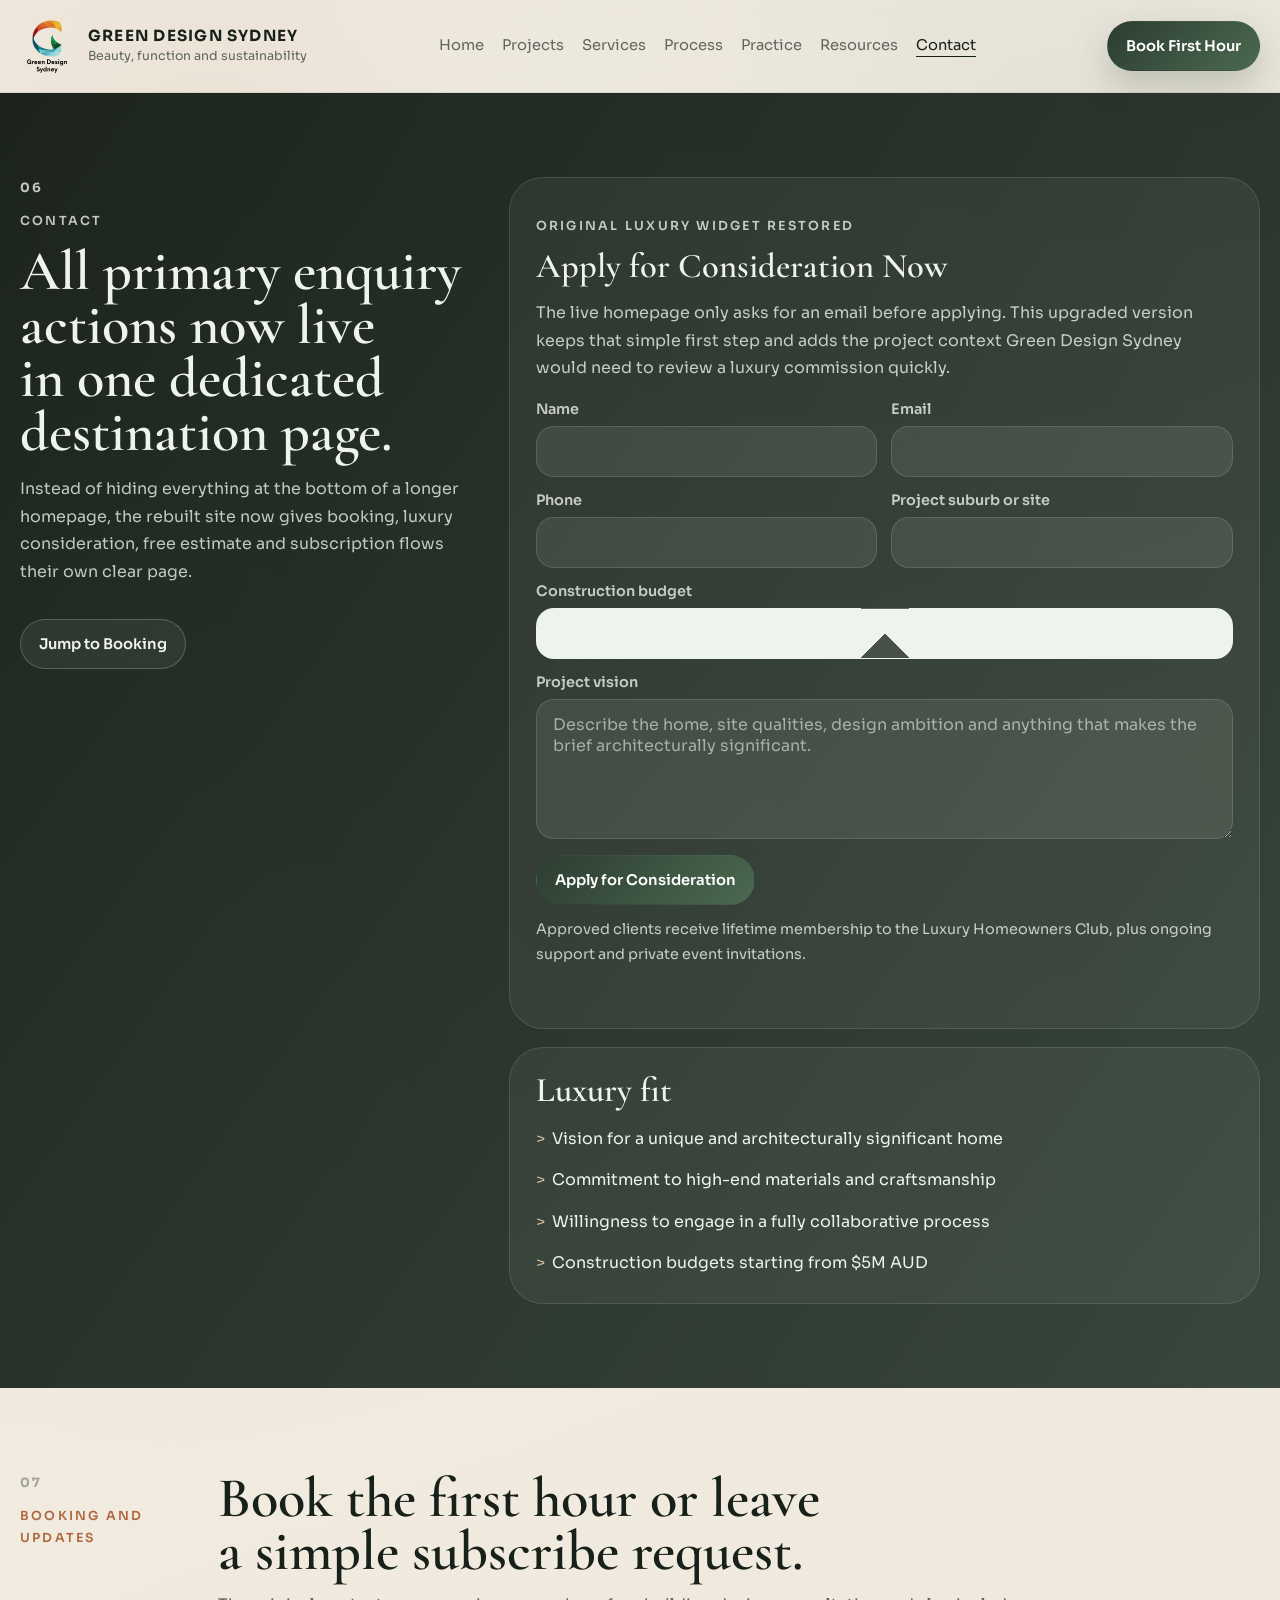
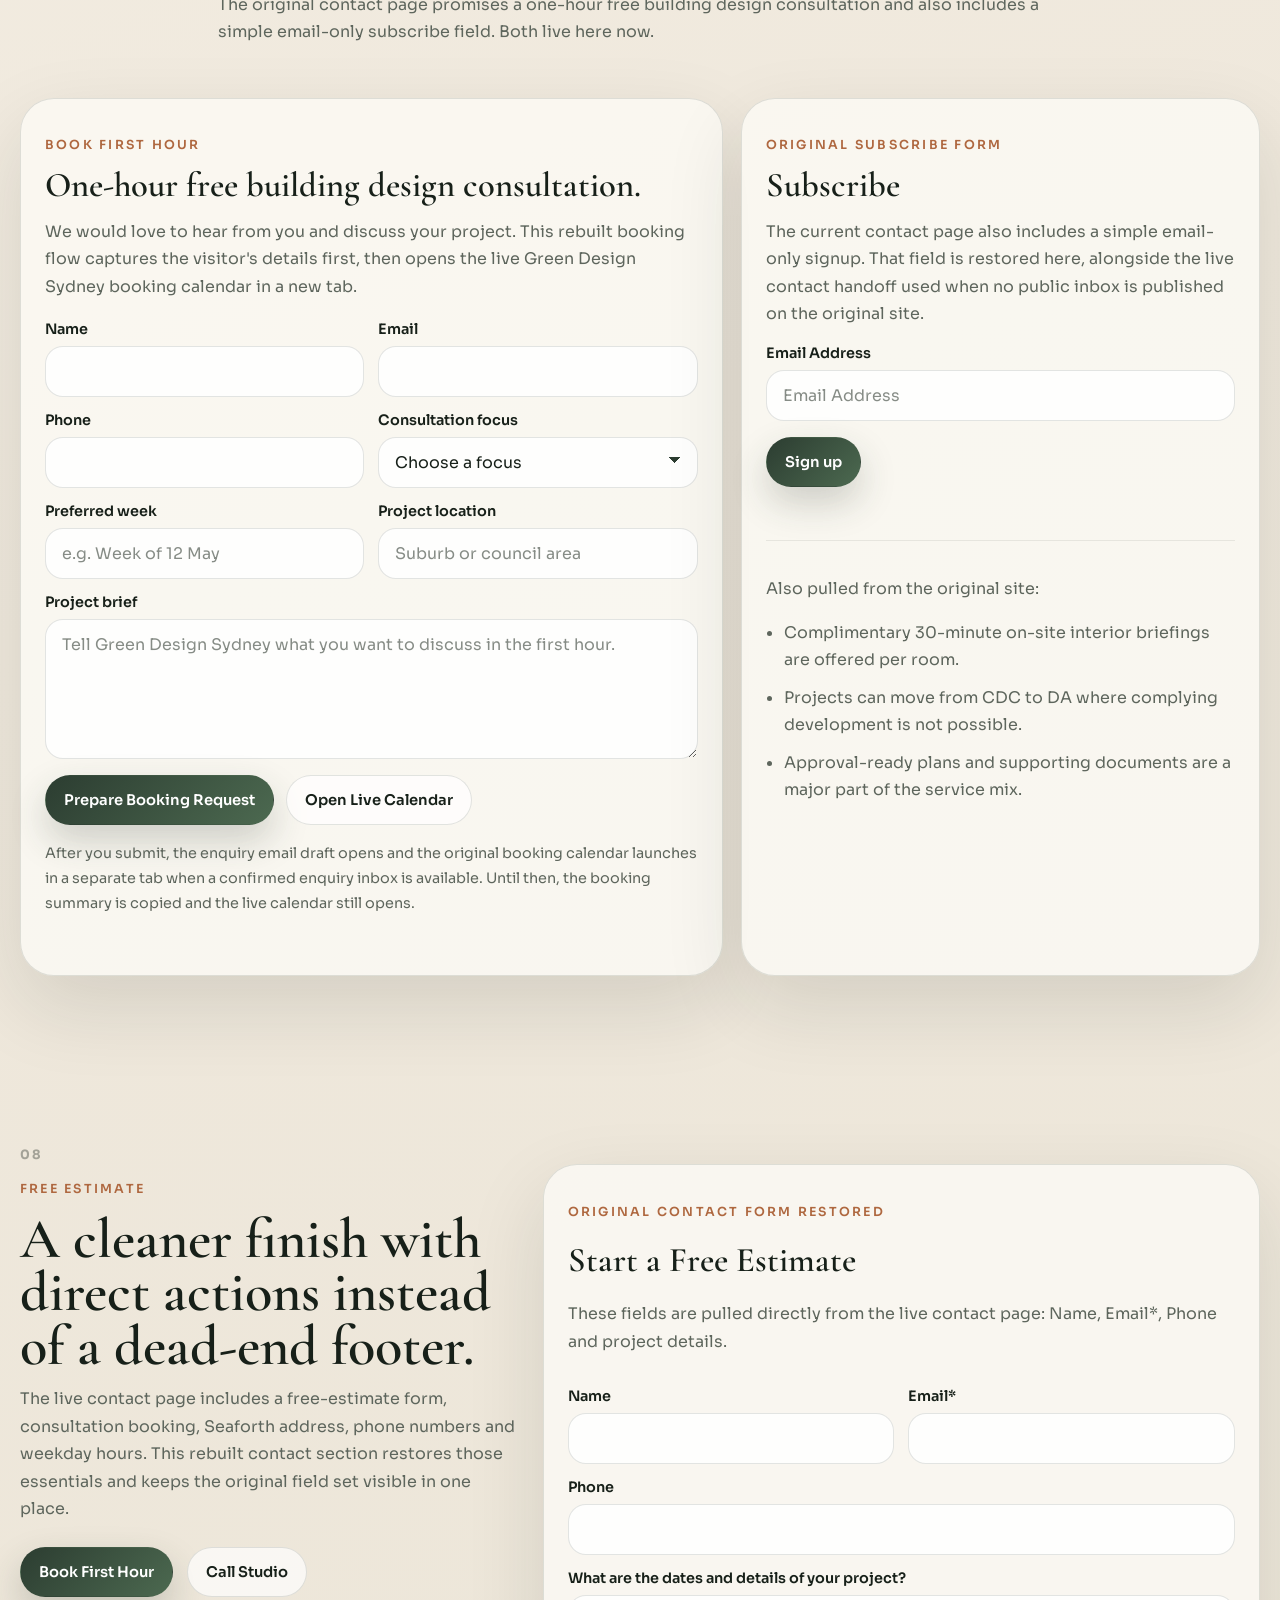
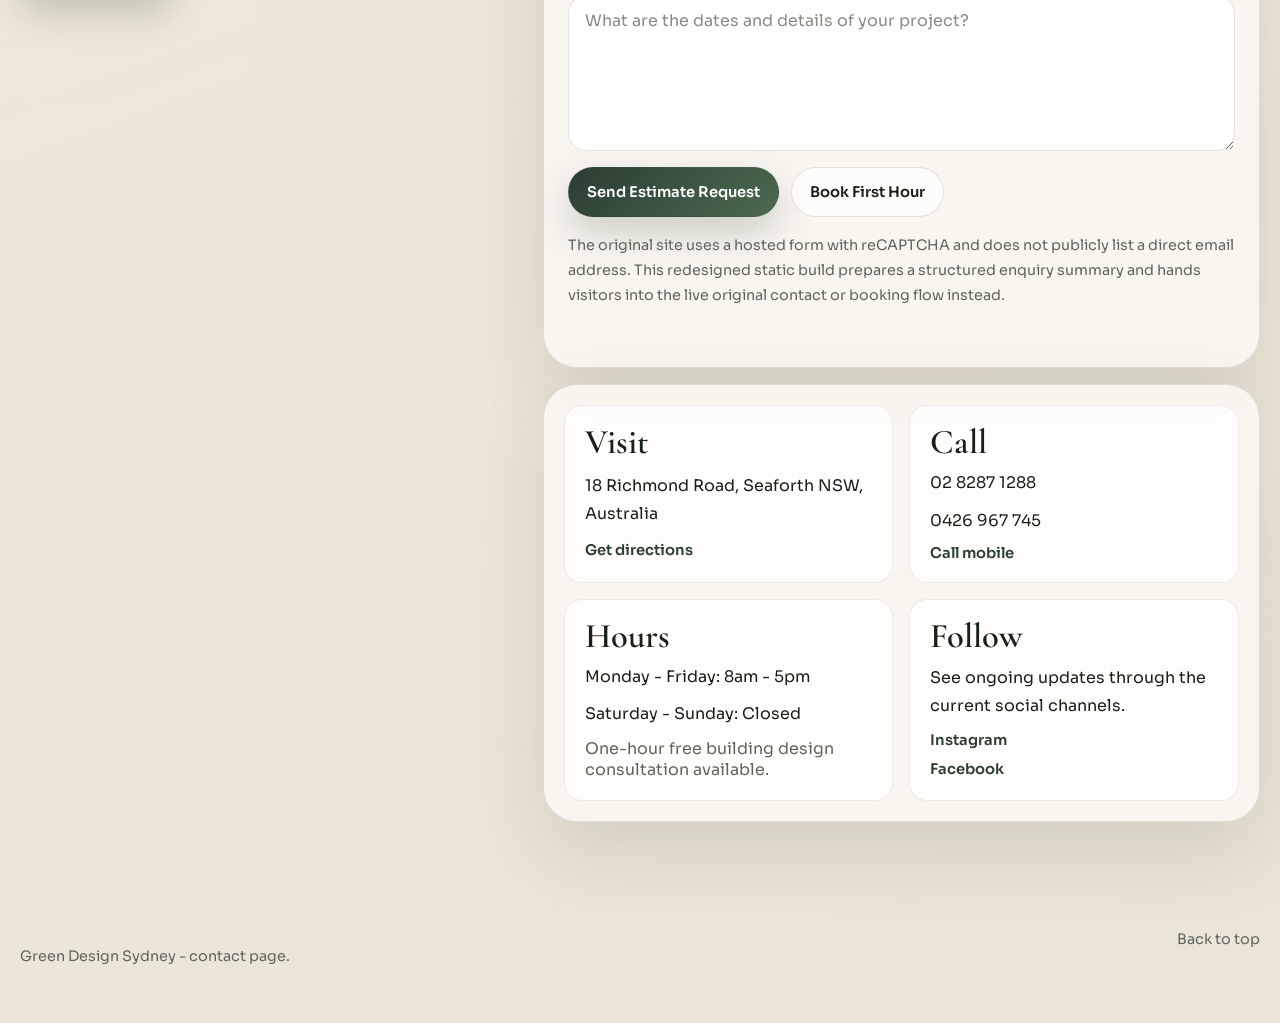
==== contact.html @ 3a19b9e4 "Mlulti-page viw" ====
<!DOCTYPE html>
<html lang="en">
  <head>
    <meta charset="UTF-8" />
    <meta name="viewport" content="width=device-width, initial-scale=1.0" />
    <title>Green Design Sydney | Contact</title>
    <meta
      name="description"
      content="Contact Green Design Sydney through the restored estimate, booking, subscribe and luxury consideration flows."
    />
    <link rel="preconnect" href="https://fonts.googleapis.com" />
    <link rel="preconnect" href="https://fonts.gstatic.com" crossorigin />
    <link
      href="https://fonts.googleapis.com/css2?family=Cormorant+Garamond:wght@500;600;700&family=Sora:wght@400;500;600;700&display=swap"
      rel="stylesheet"
    />
    <link rel="icon" href="./assets/originals/1e2317d9-5132-444b-93df-b23bd5818da6.png" />
    <link rel="stylesheet" href="./styles.css" />
  </head>
  <body data-page="contact">
    <div class="page-glow page-glow--one" aria-hidden="true"></div>
    <div class="page-glow page-glow--two" aria-hidden="true"></div>
    <div class="page-grid" aria-hidden="true"></div>

    <header class="site-header" data-header>
      <div class="wrap site-header__inner">
        <a class="brand" href="./index.html" aria-label="Green Design Sydney home">
          <img class="brand__mark" src="./assets/originals/blob-0001.png" alt="Green Design Sydney logo mark" />
          <span class="brand__text">
            <strong>Green Design Sydney</strong>
            <span>Beauty, function and sustainability</span>
          </span>
        </a>

        <button class="menu-toggle" type="button" aria-expanded="false" aria-controls="site-nav" data-menu-toggle>
          Menu
        </button>

        <nav class="site-nav" id="site-nav" data-nav>
          <a href="./index.html" data-nav-page="home">Home</a>
          <a href="./projects.html" data-nav-page="projects">Projects</a>
          <a href="./services.html" data-nav-page="services">Services</a>
          <a href="./process.html" data-nav-page="process">Process</a>
          <a href="./practice.html" data-nav-page="practice">Practice</a>
          <a href="./resources.html" data-nav-page="resources">Resources</a>
          <a href="./contact.html" data-nav-page="contact">Contact</a>
        </nav>

        <a class="button button--primary site-header__cta" href="./contact.html#booking">Book First Hour</a>
      </div>
    </header>

    <main>
      <section class="section section--accent" id="consideration">
        <div class="wrap luxury-layout">
          <div class="luxury-copy reveal">
            <p class="section-index">06</p>
            <p class="eyebrow">Contact</p>
            <h2>All primary enquiry actions now live in one dedicated destination page.</h2>
            <p>
              Instead of hiding everything at the bottom of a longer homepage, the rebuilt site now
              gives booking, luxury consideration, free estimate and subscription flows their own
              clear page.
            </p>
            <a class="button button--ghost" href="#booking">Jump to Booking</a>
          </div>

          <div class="luxury-panels reveal">
            <article class="luxury-card luxury-card--form">
              <p class="eyebrow">Original luxury widget restored</p>
              <h3>Apply for Consideration Now</h3>
              <p>
                The live homepage only asks for an email before applying. This upgraded version
                keeps that simple first step and adds the project context Green Design Sydney would
                need to review a luxury commission quickly.
              </p>
              <form class="enquiry-form enquiry-form--light" data-enquiry-form="consideration">
                <div class="form-grid form-grid--two">
                  <label class="field">
                    <span>Name</span>
                    <input type="text" name="name" autocomplete="name" required />
                  </label>
                  <label class="field">
                    <span>Email</span>
                    <input type="email" name="email" autocomplete="email" required />
                  </label>
                  <label class="field">
                    <span>Phone</span>
                    <input type="tel" name="phone" autocomplete="tel" />
                  </label>
                  <label class="field">
                    <span>Project suburb or site</span>
                    <input type="text" name="location" autocomplete="address-level2" required />
                  </label>
                  <label class="field field--full">
                    <span>Construction budget</span>
                    <select name="budget" required>
                      <option value="">Select a budget range</option>
                      <option value="$5M-$7M AUD">$5M-$7M AUD</option>
                      <option value="$7M-$10M AUD">$7M-$10M AUD</option>
                      <option value="$10M+ AUD">$10M+ AUD</option>
                    </select>
                  </label>
                  <label class="field field--full">
                    <span>Project vision</span>
                    <textarea
                      name="vision"
                      rows="5"
                      placeholder="Describe the home, site qualities, design ambition and anything that makes the brief architecturally significant."
                      required
                    ></textarea>
                  </label>
                </div>
                <div class="form-actions form-actions--stack">
                  <button class="button button--primary" type="submit">Apply for Consideration</button>
                  <p class="form-note">
                    Approved clients receive lifetime membership to the Luxury Homeowners Club,
                    plus ongoing support and private event invitations.
                  </p>
                </div>
                <p class="form-feedback" aria-live="polite"></p>
              </form>
            </article>

            <article class="luxury-card">
              <h3>Luxury fit</h3>
              <ul class="criteria-list">
                <li>Vision for a unique and architecturally significant home</li>
                <li>Commitment to high-end materials and craftsmanship</li>
                <li>Willingness to engage in a fully collaborative process</li>
                <li>Construction budgets starting from $5M AUD</li>
              </ul>
            </article>
          </div>
        </div>
      </section>

      <section class="section section--resources" id="booking">
        <div class="wrap resources-layout">
          <div class="section-heading reveal">
            <div>
              <p class="section-index">07</p>
              <p class="eyebrow">Booking and updates</p>
            </div>
            <div class="section-heading__content">
              <h2>Book the first hour or leave a simple subscribe request.</h2>
              <p>
                The original contact page promises a one-hour free building design consultation and
                also includes a simple email-only subscribe field. Both live here now.
              </p>
            </div>
          </div>

          <div class="resource-cta-grid">
            <article class="resource-panel reveal">
              <p class="eyebrow">Book first hour</p>
              <h3>One-hour free building design consultation.</h3>
              <p>
                We would love to hear from you and discuss your project. This rebuilt booking flow
                captures the visitor's details first, then opens the live Green Design Sydney
                booking calendar in a new tab.
              </p>
              <form class="enquiry-form" data-enquiry-form="booking">
                <div class="form-grid form-grid--two">
                  <label class="field">
                    <span>Name</span>
                    <input type="text" name="name" autocomplete="name" required />
                  </label>
                  <label class="field">
                    <span>Email</span>
                    <input type="email" name="email" autocomplete="email" required />
                  </label>
                  <label class="field">
                    <span>Phone</span>
                    <input type="tel" name="phone" autocomplete="tel" />
                  </label>
                  <label class="field">
                    <span>Consultation focus</span>
                    <select name="consultation" required>
                      <option value="">Choose a focus</option>
                      <option value="Building design">Building design</option>
                      <option value="Council approvals">Council approvals</option>
                      <option value="Interior design">Interior design</option>
                      <option value="Luxury home program">Luxury home program</option>
                    </select>
                  </label>
                  <label class="field">
                    <span>Preferred week</span>
                    <input type="text" name="preferredWeek" placeholder="e.g. Week of 12 May" />
                  </label>
                  <label class="field">
                    <span>Project location</span>
                    <input type="text" name="location" placeholder="Suburb or council area" />
                  </label>
                  <label class="field field--full">
                    <span>Project brief</span>
                    <textarea
                      name="brief"
                      rows="5"
                      placeholder="Tell Green Design Sydney what you want to discuss in the first hour."
                      required
                    ></textarea>
                  </label>
                </div>
                <div class="form-actions">
                  <button class="button button--primary" type="submit">Prepare Booking Request</button>
                  <a class="button button--ghost" data-booking-url href="#">Open Live Calendar</a>
                </div>
                <p class="form-note">
                  After you submit, the enquiry email draft opens and the original booking calendar
                  launches in a separate tab when a confirmed enquiry inbox is available. Until then,
                  the booking summary is copied and the live calendar still opens.
                </p>
                <p class="form-feedback" aria-live="polite"></p>
              </form>
            </article>

            <aside class="resource-panel resource-panel--subscribe reveal">
              <p class="eyebrow">Original subscribe form</p>
              <h3>Subscribe</h3>
              <p>
                The current contact page also includes a simple email-only signup. That field is
                restored here, alongside the live contact handoff used when no public inbox is
                published on the original site.
              </p>
              <form class="enquiry-form enquiry-form--compact" data-enquiry-form="subscribe">
                <label class="field">
                  <span>Email Address</span>
                  <input type="email" name="email" autocomplete="email" placeholder="Email Address" required />
                </label>
                <div class="form-actions">
                  <button class="button button--primary" type="submit">Sign up</button>
                </div>
                <p class="form-feedback" aria-live="polite"></p>
              </form>
              <div class="resource-note-list">
                <p>Also pulled from the original site:</p>
                <ul>
                  <li>Complimentary 30-minute on-site interior briefings are offered per room.</li>
                  <li>Projects can move from CDC to DA where complying development is not possible.</li>
                  <li>Approval-ready plans and supporting documents are a major part of the service mix.</li>
                </ul>
              </div>
            </aside>
          </div>
        </div>
      </section>

      <section class="section section--contact" id="estimate">
        <div class="wrap contact-layout">
          <div class="contact-copy reveal">
            <p class="section-index">08</p>
            <p class="eyebrow">Free estimate</p>
            <h2>A cleaner finish with direct actions instead of a dead-end footer.</h2>
            <p>
              The live contact page includes a free-estimate form, consultation booking, Seaforth
              address, phone numbers and weekday hours. This rebuilt contact section restores those
              essentials and keeps the original field set visible in one place.
            </p>

            <div class="contact-actions">
              <a class="button button--primary" href="#booking">Book First Hour</a>
              <a class="button button--ghost" href="tel:+61282871288">Call Studio</a>
            </div>
          </div>

          <div class="contact-stack">
            <form class="contact-form enquiry-form reveal" data-enquiry-form="contact">
              <div class="contact-form__heading">
                <p class="eyebrow">Original contact form restored</p>
                <h3>Start a Free Estimate</h3>
                <p>
                  These fields are pulled directly from the live contact page: Name, Email*, Phone
                  and project details.
                </p>
              </div>
              <div class="form-grid form-grid--two">
                <label class="field">
                  <span>Name</span>
                  <input type="text" name="name" autocomplete="name" required />
                </label>
                <label class="field">
                  <span>Email*</span>
                  <input type="email" name="email" autocomplete="email" required />
                </label>
                <label class="field field--full">
                  <span>Phone</span>
                  <input type="tel" name="phone" autocomplete="tel" />
                </label>
                <label class="field field--full">
                  <span>What are the dates and details of your project?</span>
                  <textarea
                    name="details"
                    rows="6"
                    placeholder="What are the dates and details of your project?"
                    required
                  ></textarea>
                </label>
              </div>
              <div class="form-actions">
                <button class="button button--primary" type="submit">Send Estimate Request</button>
                <a class="button button--ghost" href="#booking">Book First Hour</a>
              </div>
              <p class="form-note">
                The original site uses a hosted form with reCAPTCHA and does not publicly list a
                direct email address. This redesigned static build prepares a structured enquiry
                summary and hands visitors into the live original contact or booking flow instead.
              </p>
              <p class="form-feedback" aria-live="polite"></p>
            </form>

            <div class="contact-cards reveal">
              <article class="contact-card">
                <h3>Visit</h3>
                <p>18 Richmond Road, Seaforth NSW, Australia</p>
                <a
                  href="https://www.google.com/maps/search/?api=1&amp;query=18+Richmond+Road+Seaforth+NSW+Australia"
                  target="_blank"
                  rel="noreferrer"
                >
                  Get directions
                </a>
              </article>
              <article class="contact-card">
                <h3>Call</h3>
                <p>02 8287 1288</p>
                <p>0426 967 745</p>
                <a href="tel:+61426967745">Call mobile</a>
              </article>
              <article class="contact-card">
                <h3>Hours</h3>
                <p>Monday - Friday: 8am - 5pm</p>
                <p>Saturday - Sunday: Closed</p>
                <span>One-hour free building design consultation available.</span>
              </article>
              <article class="contact-card">
                <h3>Follow</h3>
                <p>See ongoing updates through the current social channels.</p>
                <a href="https://www.instagram.com/greendesignsydney" target="_blank" rel="noreferrer">
                  Instagram
                </a>
                <a href="https://www.facebook.com/100354171320674" target="_blank" rel="noreferrer">
                  Facebook
                </a>
              </article>
            </div>
          </div>
        </div>
      </section>
    </main>

    <footer class="site-footer">
      <div class="wrap site-footer__inner">
        <p>Green Design Sydney - contact page.</p>
        <a href="#top">Back to top</a>
      </div>
    </footer>

    <script src="./content.js"></script>
    <script src="./script.js"></script>
  </body>
</html>
---- styles.css ----
:root {
  --bg: #f1ede3;
  --bg-soft: #e5e0d3;
  --surface: rgba(251, 249, 243, 0.88);
  --surface-strong: #faf7ef;
  --surface-dark: #20251f;
  --text: #172019;
  --muted: #5e665d;
  --line: rgba(23, 32, 25, 0.12);
  --line-strong: rgba(23, 32, 25, 0.22);
  --olive: #4c6950;
  --forest: #2c3d31;
  --clay: #af6840;
  --sand: #d5c3a3;
  --shadow: 0 30px 80px rgba(25, 31, 26, 0.12);
  --radius-xl: 34px;
  --radius-lg: 26px;
  --radius-md: 18px;
  --radius-sm: 12px;
  --wrap: min(1240px, calc(100% - 36px));
  --header-height: 92px;
}

*,
*::before,
*::after {
  box-sizing: border-box;
}

html {
  scroll-behavior: smooth;
  scroll-padding-top: 108px;
}

body {
  margin: 0;
  min-height: 100vh;
  color: var(--text);
  font-family: "Sora", sans-serif;
  background:
    radial-gradient(circle at top left, rgba(175, 104, 64, 0.16), transparent 34%),
    radial-gradient(circle at top right, rgba(76, 105, 80, 0.16), transparent 32%),
    linear-gradient(160deg, #f6f1e7 0%, #efe8dc 48%, #ebe5d7 100%);
}

body.nav-open {
  overflow: hidden;
}

img {
  display: block;
  max-width: 100%;
}

a {
  color: inherit;
  text-decoration: none;
}

button,
input,
select,
textarea {
  font: inherit;
}

.page-glow,
.page-grid {
  pointer-events: none;
  position: fixed;
  inset: 0;
}

.page-glow {
  z-index: -2;
}

.page-glow--one {
  background: radial-gradient(circle at 16% 18%, rgba(175, 104, 64, 0.18), transparent 22%);
}

.page-glow--two {
  background: radial-gradient(circle at 82% 14%, rgba(76, 105, 80, 0.18), transparent 26%);
}

.page-grid {
  z-index: -1;
  opacity: 0.3;
  background-image:
    linear-gradient(rgba(255, 255, 255, 0.55) 1px, transparent 1px),
    linear-gradient(90deg, rgba(255, 255, 255, 0.55) 1px, transparent 1px);
  background-size: 48px 48px;
  mask-image: linear-gradient(180deg, rgba(0, 0, 0, 0.48), transparent 78%);
}

.wrap {
  width: var(--wrap);
  margin: 0 auto;
}

.section {
  padding: 84px 0;
}

.site-header {
  position: sticky;
  top: 0;
  z-index: 30;
  backdrop-filter: blur(18px);
  background: rgba(241, 237, 227, 0.72);
  border-bottom: 1px solid rgba(23, 32, 25, 0.08);
}

.site-header__inner {
  display: grid;
  gap: 20px;
  align-items: center;
  min-height: var(--header-height);
  grid-template-columns: auto 1fr auto;
}

.brand {
  display: inline-flex;
  gap: 14px;
  align-items: center;
  min-width: 0;
}

.brand__mark {
  width: 54px;
  height: 54px;
  object-fit: contain;
}

.brand__text {
  display: grid;
  gap: 4px;
  min-width: 0;
}

.brand__text strong {
  font-size: 0.96rem;
  line-height: 1;
  letter-spacing: 0.08em;
  text-transform: uppercase;
}

.brand__text span {
  color: var(--muted);
  font-size: 0.78rem;
}

.site-nav {
  display: inline-flex;
  flex-wrap: wrap;
  gap: 12px 18px;
  justify-content: center;
}

.site-nav a {
  position: relative;
  color: var(--muted);
  font-size: 0.92rem;
  padding-bottom: 3px;
  transition: color 180ms ease;
}

.site-nav a::after {
  position: absolute;
  right: 0;
  bottom: 0;
  left: 0;
  height: 1px;
  background: currentColor;
  transform: scaleX(0);
  transform-origin: left;
  transition: transform 180ms ease;
  content: "";
}

.site-nav a:hover,
.site-nav a.is-current {
  color: var(--text);
}

.site-nav a:hover::after,
.site-nav a.is-current::after {
  transform: scaleX(1);
}

.menu-toggle {
  display: none;
  border: 1px solid var(--line);
  border-radius: 999px;
  background: rgba(255, 255, 255, 0.72);
  color: var(--text);
  padding: 10px 16px;
}

.button {
  display: inline-flex;
  align-items: center;
  justify-content: center;
  min-height: 50px;
  border-radius: 999px;
  border: 1px solid transparent;
  padding: 12px 18px;
  font-size: 0.92rem;
  font-weight: 600;
  transition:
    transform 180ms ease,
    box-shadow 180ms ease,
    background 180ms ease,
    border-color 180ms ease;
}

.button:hover {
  transform: translateY(-1px);
}

.button--primary {
  color: #fff;
  background: linear-gradient(135deg, var(--forest), var(--olive));
  box-shadow: 0 16px 36px rgba(44, 61, 49, 0.22);
}

.button--ghost {
  border-color: var(--line);
  background: rgba(255, 255, 255, 0.68);
}

.eyebrow,
.section-index,
.service-card__category,
.hero__panel-label,
.criteria-label {
  letter-spacing: 0.18em;
  text-transform: uppercase;
}

.eyebrow {
  color: var(--clay);
  font-size: 0.78rem;
  font-weight: 600;
}

.section-index {
  margin: 0 0 10px;
  color: rgba(23, 32, 25, 0.35);
  font-size: 0.8rem;
  font-weight: 700;
}

h1,
h2,
h3 {
  margin: 0;
  font-family: "Cormorant Garamond", serif;
  font-weight: 600;
  line-height: 0.95;
  text-wrap: balance;
}

h1 {
  font-size: clamp(3.3rem, 7vw, 6.8rem);
  max-width: 12ch;
}

h2 {
  font-size: clamp(2.2rem, 4.4vw, 4.1rem);
}

h3 {
  font-size: clamp(1.5rem, 2.7vw, 2.2rem);
}

p,
li,
summary {
  line-height: 1.72;
}

.hero {
  padding-top: 46px;
}

.hero__layout {
  display: grid;
  gap: 34px;
  align-items: start;
  grid-template-columns: minmax(0, 1.3fr) minmax(340px, 0.9fr);
}

.hero__copy,
.hero__visual,
.filter-bar,
.archive-index,
.approval-panel,
.resource-highlight,
.contact-cards,
.practice-gallery__card {
  border: 1px solid var(--line);
  border-radius: var(--radius-xl);
  background: var(--surface);
  box-shadow: var(--shadow);
  backdrop-filter: blur(14px);
}

.hero__copy {
  padding: 38px;
}

.hero__lede {
  max-width: 64ch;
  margin-top: 18px;
  color: var(--muted);
  font-size: 1.03rem;
}

.hero__title {
  font-size: clamp(2.6rem, 5.2vw, 4.8rem);
  max-width: 11ch;
}

.hero__title-line,
.hero__title-rest {
  display: block;
}

.hero__title-line {
  white-space: nowrap;
}

.hero__actions {
  display: flex;
  flex-wrap: wrap;
  gap: 14px;
  margin-top: 26px;
}

.hero__metrics {
  display: grid;
  gap: 16px;
  margin-top: 34px;
  grid-template-columns: repeat(3, minmax(0, 1fr));
}

.metric-card {
  min-height: 100%;
  border-radius: var(--radius-md);
  background: rgba(255, 255, 255, 0.72);
  border: 1px solid rgba(23, 32, 25, 0.08);
  padding: 18px;
}

.metric-card span {
  display: block;
  margin-bottom: 12px;
  font-size: 1.45rem;
  font-weight: 700;
}

.metric-card p {
  margin: 0;
  color: var(--muted);
  font-size: 0.9rem;
}

.portal-grid {
  display: grid;
  gap: 18px;
  grid-template-columns: repeat(3, minmax(0, 1fr));
}

.portal-card {
  display: grid;
  gap: 14px;
  min-height: 100%;
  border: 1px solid var(--line);
  border-radius: var(--radius-xl);
  background: var(--surface);
  box-shadow: var(--shadow);
  padding: 24px;
}

.portal-card__index {
  color: rgba(23, 32, 25, 0.35);
  font-size: 0.8rem;
  font-weight: 700;
  letter-spacing: 0.16em;
  text-transform: uppercase;
}

.portal-card p {
  margin: 0;
  color: var(--muted);
}

.portal-card__link {
  margin-top: 6px;
}

.section-cta {
  display: flex;
  flex-wrap: wrap;
  gap: 14px;
  margin-top: 24px;
}

.hero__visual {
  overflow: hidden;
}

.hero__figure {
  aspect-ratio: 0.95;
  margin: 0;
}

.hero__figure img {
  width: 100%;
  height: 100%;
  object-fit: cover;
}

.hero__panel {
  display: grid;
  gap: 12px;
  padding: 28px;
  background: linear-gradient(180deg, rgba(250, 247, 239, 0.9), rgba(233, 226, 212, 0.78));
  border-top: 1px solid rgba(23, 32, 25, 0.08);
}

.hero__panel p {
  margin: 0;
  color: var(--muted);
}

.hero__panel-list {
  display: grid;
  gap: 10px;
  padding: 0;
  margin: 4px 0 0;
  list-style: none;
}

.hero__panel-list li {
  padding-left: 18px;
  position: relative;
}

.hero__panel-list li::before {
  position: absolute;
  left: 0;
  color: var(--clay);
  content: "+";
}

.ticker {
  overflow: hidden;
  border-block: 1px solid rgba(23, 32, 25, 0.08);
  background: rgba(255, 255, 255, 0.5);
}

.ticker__track {
  display: flex;
  gap: 18px;
  width: max-content;
  padding: 18px 0;
  animation: ticker-scroll 42s linear infinite;
}

.ticker__item {
  flex: 0 0 auto;
  color: var(--muted);
  font-size: 0.92rem;
  letter-spacing: 0.08em;
  text-transform: uppercase;
}

.ticker__item::after {
  display: inline-block;
  margin-left: 18px;
  color: rgba(23, 32, 25, 0.35);
  content: "/";
}

.section-heading {
  display: grid;
  gap: 18px;
  align-items: start;
  margin-bottom: 28px;
  grid-template-columns: minmax(120px, 180px) minmax(0, 1fr);
}

.section-heading__content p,
.archive-index__intro p,
.practice-copy > p:last-of-type,
.contact-copy p:last-of-type {
  margin: 12px 0 0;
  max-width: 70ch;
  color: var(--muted);
}

.filter-bar {
  display: flex;
  flex-wrap: wrap;
  gap: 10px;
  padding: 18px;
}

.filter-chip {
  border: 1px solid var(--line);
  border-radius: 999px;
  background: rgba(255, 255, 255, 0.72);
  color: var(--muted);
  padding: 10px 16px;
  transition:
    border-color 180ms ease,
    background 180ms ease,
    color 180ms ease,
    transform 180ms ease;
}

.filter-chip:hover,
.filter-chip.is-active {
  border-color: transparent;
  background: var(--forest);
  color: #fff;
  transform: translateY(-1px);
}

.project-grid {
  display: grid;
  gap: 18px;
  margin-top: 18px;
  grid-template-columns: repeat(12, minmax(0, 1fr));
}

.project-card {
  grid-column: span 4;
}

.project-card:nth-child(5n + 1) {
  grid-column: span 7;
}

.project-card:nth-child(5n + 2) {
  grid-column: span 5;
}

.project-card__button {
  width: 100%;
  padding: 0;
  border: 0;
  border-radius: var(--radius-xl);
  overflow: hidden;
  background: var(--surface);
  box-shadow: var(--shadow);
  text-align: left;
}

.project-card__media {
  aspect-ratio: 1.15;
  margin: 0;
  overflow: hidden;
}

.project-card__media img {
  width: 100%;
  height: 100%;
  object-fit: cover;
  transition: transform 400ms ease;
}

.project-card__button:hover .project-card__media img {
  transform: scale(1.04);
}

.project-card__body {
  padding: 18px 20px 22px;
}

.project-card__meta {
  display: flex;
  justify-content: space-between;
  gap: 12px;
  color: var(--muted);
  font-size: 0.8rem;
  letter-spacing: 0.12em;
  text-transform: uppercase;
}

.project-card__body h3 {
  margin-top: 14px;
}

.project-card__body p {
  margin: 10px 0 0;
  color: var(--muted);
}

.archive-index {
  display: grid;
  gap: 24px;
  margin-top: 28px;
  padding: 28px;
  grid-template-columns: minmax(0, 0.9fr) minmax(0, 1.1fr);
}

.archive-index__list {
  display: grid;
  gap: 10px 16px;
  padding: 0;
  margin: 0;
  list-style: none;
  grid-template-columns: repeat(2, minmax(0, 1fr));
}

.archive-index__list li {
  border-top: 1px solid rgba(23, 32, 25, 0.09);
  padding-top: 10px;
  color: var(--muted);
}

.section--accent {
  position: relative;
  color: #eff3ee;
}

.section--accent::before {
  position: absolute;
  inset: 0;
  background:
    linear-gradient(125deg, rgba(23, 32, 25, 0.98), rgba(46, 61, 50, 0.95)),
    radial-gradient(circle at top right, rgba(175, 104, 64, 0.32), transparent 35%);
  content: "";
}

.luxury-layout {
  position: relative;
  display: grid;
  gap: 28px;
  grid-template-columns: minmax(280px, 0.76fr) minmax(0, 1.24fr);
}

.luxury-copy,
.luxury-card {
  position: relative;
  z-index: 1;
}

.luxury-copy {
  padding-right: 14px;
}

.luxury-copy p,
.luxury-note,
.luxury-list span {
  color: rgba(239, 243, 238, 0.78);
}

.luxury-copy .button--ghost {
  margin-top: 18px;
  border-color: rgba(239, 243, 238, 0.22);
  background: rgba(255, 255, 255, 0.06);
}

.luxury-panels {
  position: relative;
  z-index: 1;
  display: grid;
  gap: 18px;
}

.luxury-card {
  border: 1px solid rgba(239, 243, 238, 0.12);
  border-radius: var(--radius-xl);
  background: rgba(255, 255, 255, 0.05);
  padding: 26px;
}

.luxury-list,
.criteria-list {
  display: grid;
  gap: 14px;
  padding: 0;
  margin: 18px 0 0;
  list-style: none;
}

.luxury-list strong {
  display: block;
  margin-bottom: 6px;
}

.criteria-grid {
  display: grid;
  gap: 18px;
  margin-top: 18px;
  grid-template-columns: repeat(2, minmax(0, 1fr));
}

.criteria-label {
  color: var(--sand);
  font-size: 0.76rem;
  font-weight: 700;
}

.criteria-list li {
  position: relative;
  padding-left: 16px;
}

.criteria-list li::before {
  position: absolute;
  left: 0;
  color: var(--sand);
  content: ">";
}

.service-grid {
  display: grid;
  gap: 18px;
  grid-template-columns: repeat(12, minmax(0, 1fr));
}

.service-card {
  grid-column: span 4;
  overflow: hidden;
  border: 1px solid var(--line);
  border-radius: var(--radius-xl);
  background: var(--surface);
  box-shadow: var(--shadow);
}

.service-card:nth-child(5n + 1),
.service-card:nth-child(5n + 4) {
  grid-column: span 6;
}

.service-card__media {
  aspect-ratio: 1.45;
  margin: 0;
}

.service-card__media img {
  width: 100%;
  height: 100%;
  object-fit: cover;
}

.service-card__copy {
  display: grid;
  gap: 10px;
  padding: 22px;
}

.service-card__category {
  color: var(--clay);
  font-size: 0.75rem;
  font-weight: 700;
}

.service-card__copy p:last-of-type {
  margin: 0;
  color: var(--muted);
}

.tag-list {
  display: flex;
  flex-wrap: wrap;
  gap: 10px;
  padding: 0;
  margin: 4px 0 0;
  list-style: none;
}

.tag-list li,
.project-dialog__tags li {
  border-radius: 999px;
  background: rgba(76, 105, 80, 0.1);
  color: var(--forest);
  padding: 8px 12px;
  font-size: 0.82rem;
}

.section--process {
  background: linear-gradient(180deg, rgba(255, 255, 255, 0.14), rgba(255, 255, 255, 0));
}

.process-layout,
.resources-layout,
.contact-layout {
  display: grid;
  gap: 24px;
}

.process-grid {
  display: grid;
  gap: 16px;
  grid-template-columns: repeat(5, minmax(0, 1fr));
}

.process-card {
  position: relative;
  border: 1px solid var(--line);
  border-radius: var(--radius-xl);
  background: rgba(255, 255, 255, 0.72);
  padding: 22px;
  overflow: hidden;
}

.process-card::before {
  position: absolute;
  inset: auto auto 0 0;
  width: 100%;
  height: 4px;
  background: linear-gradient(90deg, var(--clay), transparent);
  content: "";
}

.process-card__step {
  display: inline-flex;
  margin-bottom: 18px;
  color: rgba(23, 32, 25, 0.36);
  font-size: 2.2rem;
  font-weight: 700;
  line-height: 1;
}

.process-card p {
  margin: 12px 0 0;
  color: var(--muted);
}

.approval-panel {
  display: grid;
  overflow: hidden;
  grid-template-columns: minmax(250px, 0.66fr) minmax(0, 1fr);
}

.approval-panel__media {
  background: #e8ece6;
}

.approval-panel__media img {
  width: 100%;
  height: 100%;
  object-fit: cover;
}

.approval-panel__copy {
  display: grid;
  gap: 10px;
  padding: 28px;
}

.approval-panel__copy p,
.approval-panel__copy li,
.contact-card span {
  color: var(--muted);
}

.approval-panel__list {
  display: grid;
  gap: 12px;
  padding: 0;
  margin: 8px 0 0;
  list-style: none;
}

.approval-panel__list li {
  padding-left: 16px;
  position: relative;
}

.approval-panel__list li::before {
  position: absolute;
  left: 0;
  color: var(--clay);
  content: "+";
}

.practice-layout {
  display: grid;
  gap: 24px;
  grid-template-columns: minmax(0, 0.95fr) minmax(0, 1.05fr);
}

.practice-notes {
  display: grid;
  gap: 16px;
  margin-top: 24px;
}

.practice-notes article {
  border-left: 2px solid rgba(76, 105, 80, 0.2);
  padding-left: 16px;
}

.practice-notes p {
  margin: 8px 0 0;
  color: var(--muted);
}

.practice-gallery {
  display: grid;
  gap: 18px;
  grid-template-columns: repeat(2, minmax(0, 1fr));
}

.practice-gallery__card {
  overflow: hidden;
}

.practice-gallery__card--certificate,
.practice-gallery__card--approval {
  grid-column: span 2;
}

.practice-gallery__card img {
  width: 100%;
}

.practice-gallery__card figcaption {
  color: var(--muted);
  font-size: 0.84rem;
  padding: 16px 20px 20px;
}

.resource-highlight {
  display: grid;
  gap: 18px;
  align-items: center;
  padding: 24px;
  grid-template-columns: minmax(0, 1fr) auto;
}

.resource-highlight p:last-of-type {
  margin: 10px 0 0;
  color: var(--muted);
}

.resource-cta-grid {
  display: grid;
  gap: 18px;
  grid-template-columns: minmax(0, 1.15fr) minmax(320px, 0.85fr);
}

.resource-panel,
.contact-form {
  border: 1px solid var(--line);
  border-radius: var(--radius-xl);
  background: var(--surface);
  box-shadow: var(--shadow);
  padding: 24px;
}

.resource-panel p:last-of-type,
.contact-form__heading p:last-of-type {
  color: var(--muted);
}

.resource-note-list {
  margin-top: 18px;
  padding-top: 18px;
  border-top: 1px solid rgba(23, 32, 25, 0.08);
}

.resource-note-list p,
.resource-note-list li {
  color: var(--muted);
}

.resource-note-list ul {
  display: grid;
  gap: 10px;
  margin: 12px 0 0;
  padding-left: 18px;
}

.enquiry-form {
  display: grid;
  gap: 16px;
  margin-top: 20px;
}

.enquiry-form--compact {
  margin-top: 16px;
}

.form-grid {
  display: grid;
  gap: 14px;
}

.form-grid--two {
  grid-template-columns: repeat(2, minmax(0, 1fr));
}

.field {
  display: grid;
  gap: 8px;
}

.field--full {
  grid-column: 1 / -1;
}

.field span,
.form-note,
.form-feedback {
  font-size: 0.9rem;
}

.field span {
  font-weight: 600;
}

.field input,
.field select,
.field textarea {
  width: 100%;
  border: 1px solid rgba(23, 32, 25, 0.12);
  border-radius: 18px;
  background: rgba(255, 255, 255, 0.86);
  color: var(--text);
  padding: 14px 16px;
}

.field select {
  appearance: none;
  background-image:
    linear-gradient(45deg, transparent 50%, var(--forest) 50%),
    linear-gradient(135deg, var(--forest) 50%, transparent 50%);
  background-position:
    calc(100% - 22px) calc(50% - 3px),
    calc(100% - 16px) calc(50% - 3px);
  background-repeat: no-repeat;
  background-size: 6px 6px;
  padding-right: 40px;
}

.field textarea {
  min-height: 140px;
  resize: vertical;
}

.field input:focus,
.field select:focus,
.field textarea:focus {
  outline: 2px solid rgba(76, 105, 80, 0.18);
  border-color: rgba(76, 105, 80, 0.4);
}

.field input::placeholder,
.field textarea::placeholder {
  color: rgba(94, 102, 93, 0.75);
}

.form-actions {
  display: flex;
  flex-wrap: wrap;
  gap: 12px;
  align-items: center;
}

.form-actions--stack {
  align-items: start;
}

.form-note {
  margin: 0;
  color: var(--muted);
}

.form-feedback {
  min-height: 1.35em;
  margin: 0;
  color: var(--muted);
}

.form-feedback[data-state="success"] {
  color: var(--forest);
}

.contact-stack {
  display: grid;
  gap: 16px;
}

.contact-form__heading {
  display: grid;
  gap: 8px;
}

.faq-list {
  display: grid;
  gap: 14px;
}

.faq-item {
  border: 1px solid var(--line);
  border-radius: var(--radius-lg);
  background: rgba(255, 255, 255, 0.7);
  padding: 0 20px;
}

.faq-item summary {
  cursor: pointer;
  list-style: none;
  padding: 18px 0;
  font-weight: 600;
}

.faq-item summary::-webkit-details-marker {
  display: none;
}

.faq-item p {
  margin: 0;
  padding: 0 0 18px;
  color: var(--muted);
}

.contact-layout {
  grid-template-columns: minmax(0, 0.82fr) minmax(0, 1.18fr);
  align-items: start;
}

.contact-actions {
  display: flex;
  flex-wrap: wrap;
  gap: 14px;
  margin-top: 24px;
}

.contact-cards {
  display: grid;
  gap: 16px;
  padding: 20px;
  grid-template-columns: repeat(2, minmax(0, 1fr));
}

.contact-card {
  display: grid;
  gap: 10px;
  min-height: 100%;
  border-radius: var(--radius-md);
  background: rgba(255, 255, 255, 0.76);
  border: 1px solid rgba(23, 32, 25, 0.08);
  padding: 20px;
}

.contact-card p,
.contact-card a {
  margin: 0;
}

.contact-card a {
  color: var(--forest);
  font-size: 0.92rem;
  font-weight: 600;
}

.luxury-card--form .enquiry-form {
  margin-top: 18px;
}

.enquiry-form--light .field span,
.enquiry-form--light .form-note,
.luxury-card--form > p {
  color: rgba(239, 243, 238, 0.78);
}

.enquiry-form--light .field input,
.enquiry-form--light .field select,
.enquiry-form--light .field textarea {
  border-color: rgba(239, 243, 238, 0.14);
  background: rgba(255, 255, 255, 0.08);
  color: #eff3ee;
}

.enquiry-form--light .field input::placeholder,
.enquiry-form--light .field textarea::placeholder {
  color: rgba(239, 243, 238, 0.58);
}

.enquiry-form--light .field select {
  background-image:
    linear-gradient(45deg, transparent 50%, #eff3ee 50%),
    linear-gradient(135deg, #eff3ee 50%, transparent 50%);
}

.enquiry-form--light .form-feedback[data-state="success"] {
  color: #eff3ee;
}

.site-footer {
  padding: 24px 0 40px;
}

.site-footer__inner {
  display: flex;
  flex-wrap: wrap;
  justify-content: space-between;
  gap: 14px 24px;
  color: var(--muted);
  font-size: 0.9rem;
}

.project-dialog {
  width: min(980px, calc(100% - 24px));
  border: 0;
  padding: 0;
  border-radius: var(--radius-xl);
  background: transparent;
}

.project-dialog::backdrop {
  background: rgba(23, 32, 25, 0.54);
  backdrop-filter: blur(6px);
}

.project-dialog__shell {
  display: grid;
  overflow: hidden;
  position: relative;
  border: 1px solid rgba(255, 255, 255, 0.14);
  border-radius: var(--radius-xl);
  background: var(--surface-strong);
  box-shadow: 0 34px 84px rgba(23, 32, 25, 0.28);
  grid-template-columns: minmax(280px, 0.9fr) minmax(0, 1.1fr);
}

.project-dialog__close {
  position: absolute;
  top: 18px;
  right: 18px;
  z-index: 1;
  border: 1px solid rgba(255, 255, 255, 0.24);
  border-radius: 999px;
  background: rgba(23, 32, 25, 0.48);
  color: #fff;
  padding: 10px 14px;
}

.project-dialog__media {
  min-height: 100%;
  background: #d8d1c2;
}

.project-dialog__media img {
  width: 100%;
  height: 100%;
  object-fit: cover;
}

.project-dialog__content {
  display: grid;
  align-content: start;
  gap: 12px;
  padding: 34px;
}

.project-dialog__meta,
.project-dialog__content p {
  color: var(--muted);
}

.project-dialog__tags {
  display: flex;
  flex-wrap: wrap;
  gap: 10px;
  padding: 0;
  margin: 4px 0 0;
  list-style: none;
}

.project-dialog__actions {
  margin-top: 10px;
}

.reveal {
  opacity: 1;
  transform: none;
}

.reveal.is-visible {
  opacity: 1;
  transform: none;
}

@keyframes ticker-scroll {
  from {
    transform: translateX(0);
  }

  to {
    transform: translateX(-50%);
  }
}

@media (max-width: 1120px) {
  .hero__layout,
  .luxury-layout,
  .practice-layout,
  .contact-layout,
  .resource-cta-grid,
  .archive-index,
  .approval-panel {
    grid-template-columns: 1fr;
  }

  .hero__metrics,
  .process-grid,
  .contact-cards {
    grid-template-columns: repeat(2, minmax(0, 1fr));
  }

  .project-card,
  .project-card:nth-child(5n + 1),
  .project-card:nth-child(5n + 2),
  .service-card,
  .service-card:nth-child(5n + 1),
  .service-card:nth-child(5n + 4) {
    grid-column: span 6;
  }
}

@media (max-width: 900px) {
  .site-header__inner {
    grid-template-columns: auto auto;
    justify-content: space-between;
  }

  .menu-toggle {
    display: inline-flex;
    align-items: center;
    justify-content: center;
  }

  .site-header__cta {
    display: none;
  }

  .site-nav {
    position: fixed;
    inset: var(--header-height) 18px auto;
    display: grid;
    gap: 14px;
    border: 1px solid var(--line);
    border-radius: 24px;
    background: rgba(250, 247, 239, 0.96);
    box-shadow: var(--shadow);
    padding: 22px;
    transform: translateY(-12px);
    opacity: 0;
    pointer-events: none;
    transition:
      opacity 180ms ease,
      transform 180ms ease;
  }

  .site-nav.is-open {
    transform: translateY(0);
    opacity: 1;
    pointer-events: auto;
  }

  .site-nav a {
    color: var(--text);
    font-size: 1.02rem;
  }

  .hero__metrics,
  .portal-grid,
  .criteria-grid,
  .form-grid--two,
  .resource-highlight,
  .archive-index__list,
  .project-dialog__shell {
    grid-template-columns: 1fr;
  }

  .section-heading {
    grid-template-columns: 1fr;
  }

  .process-grid,
  .practice-gallery,
  .contact-cards {
    grid-template-columns: 1fr;
  }

  .practice-gallery__card--certificate,
  .practice-gallery__card--approval {
    grid-column: span 1;
  }

  .project-card,
  .project-card:nth-child(5n + 1),
  .project-card:nth-child(5n + 2),
  .service-card,
  .service-card:nth-child(5n + 1),
  .service-card:nth-child(5n + 4) {
    grid-column: span 12;
  }
}

@media (max-width: 640px) {
  :root {
    --wrap: min(100% - 20px, 100%);
  }

  .section {
    padding: 64px 0;
  }

  .hero__copy,
  .hero__panel,
  .archive-index,
  .approval-panel__copy,
  .resource-panel,
  .contact-form,
  .resource-highlight,
  .contact-cards {
    padding: 20px;
  }

  .hero__metrics {
    grid-template-columns: 1fr;
  }

  .hero__title {
    font-size: clamp(2rem, 10vw, 2.8rem);
    max-width: 100%;
    line-height: 1.02;
  }

  .hero__title-line {
    white-space: normal;
  }

  .hero__lede {
    font-size: 0.95rem;
    max-width: 34ch;
  }

  .metric-card,
  .project-card__body,
  .service-card__copy,
  .process-card,
  .contact-card,
  .project-dialog__content {
    padding: 18px;
  }

  .brand__text span {
    display: none;
  }

  .site-footer__inner {
    flex-direction: column;
  }
}

@media (prefers-reduced-motion: reduce) {
  html {
    scroll-behavior: auto;
  }

  .ticker__track,
  .reveal,
  .button,
  .filter-chip,
  .project-card__media img {
    animation: none !important;
    transition: none !important;
  }

  .reveal {
    opacity: 1;
    transform: none;
  }
}
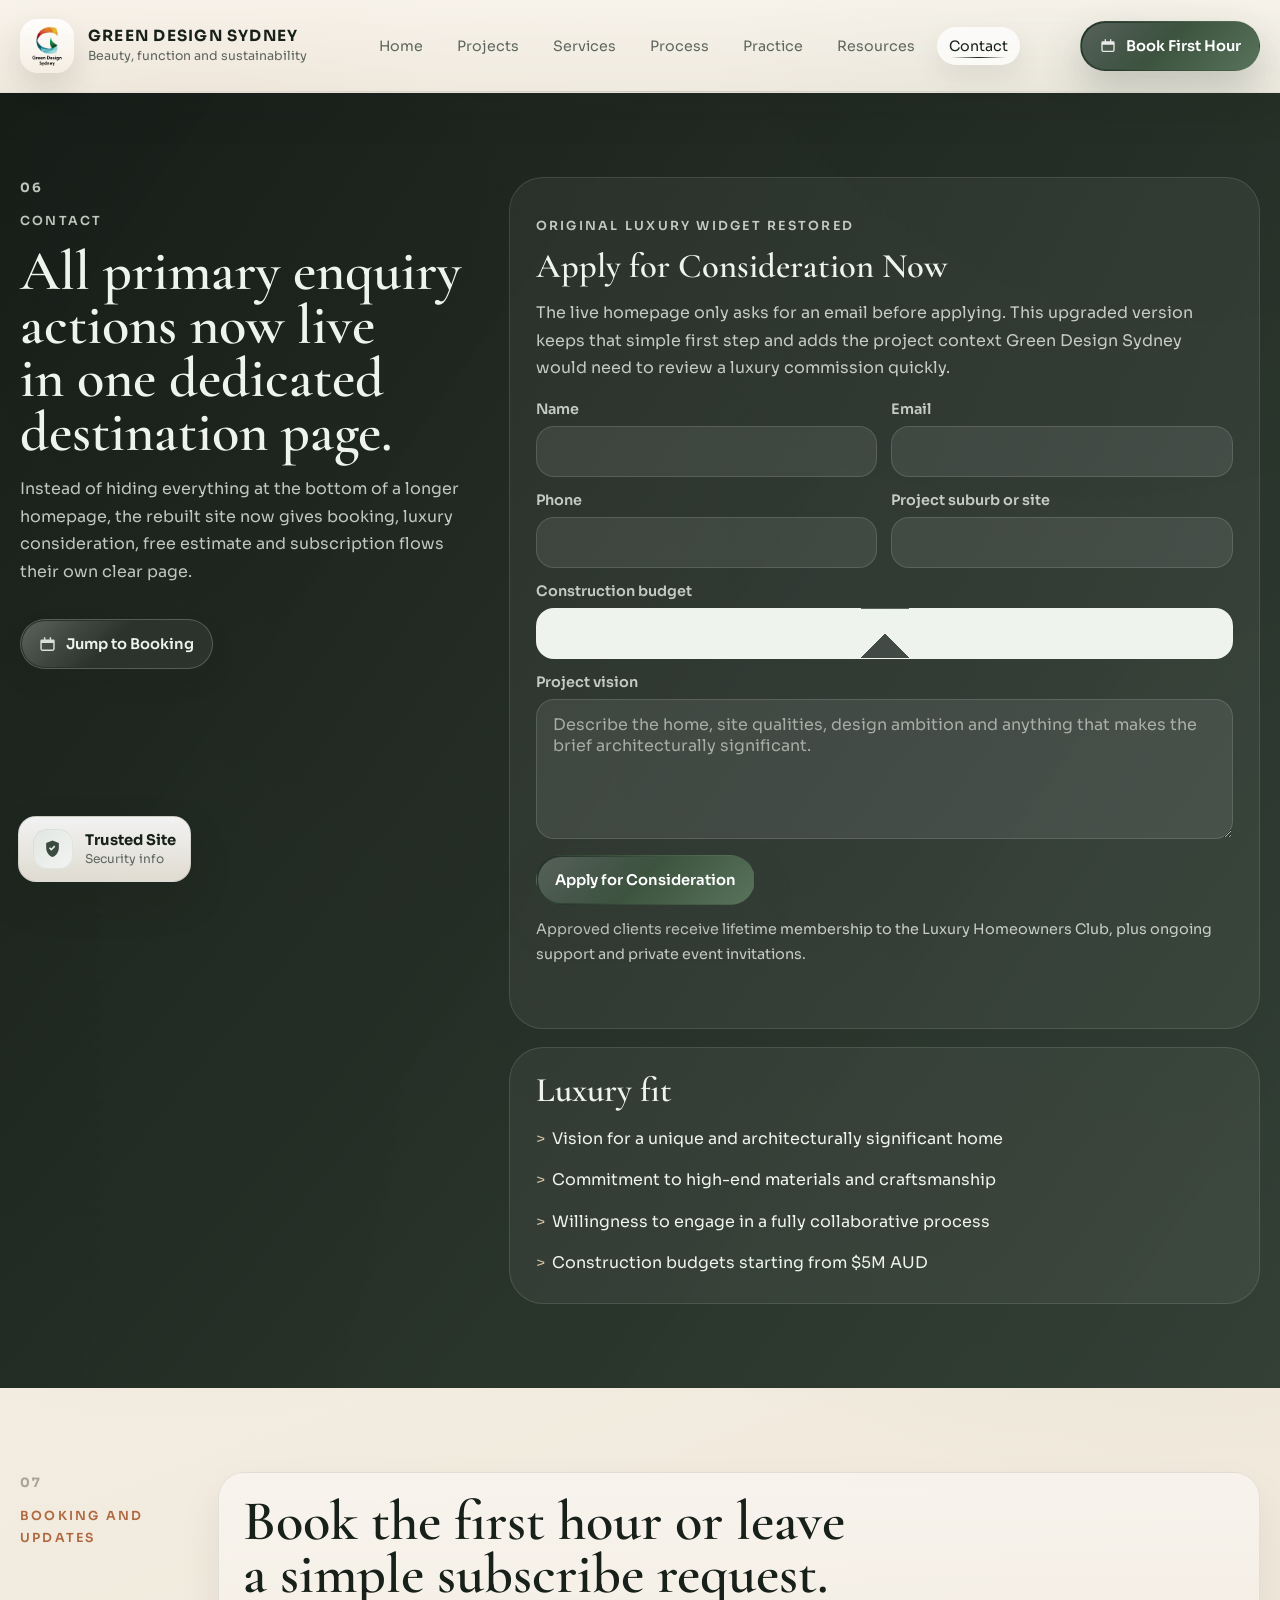
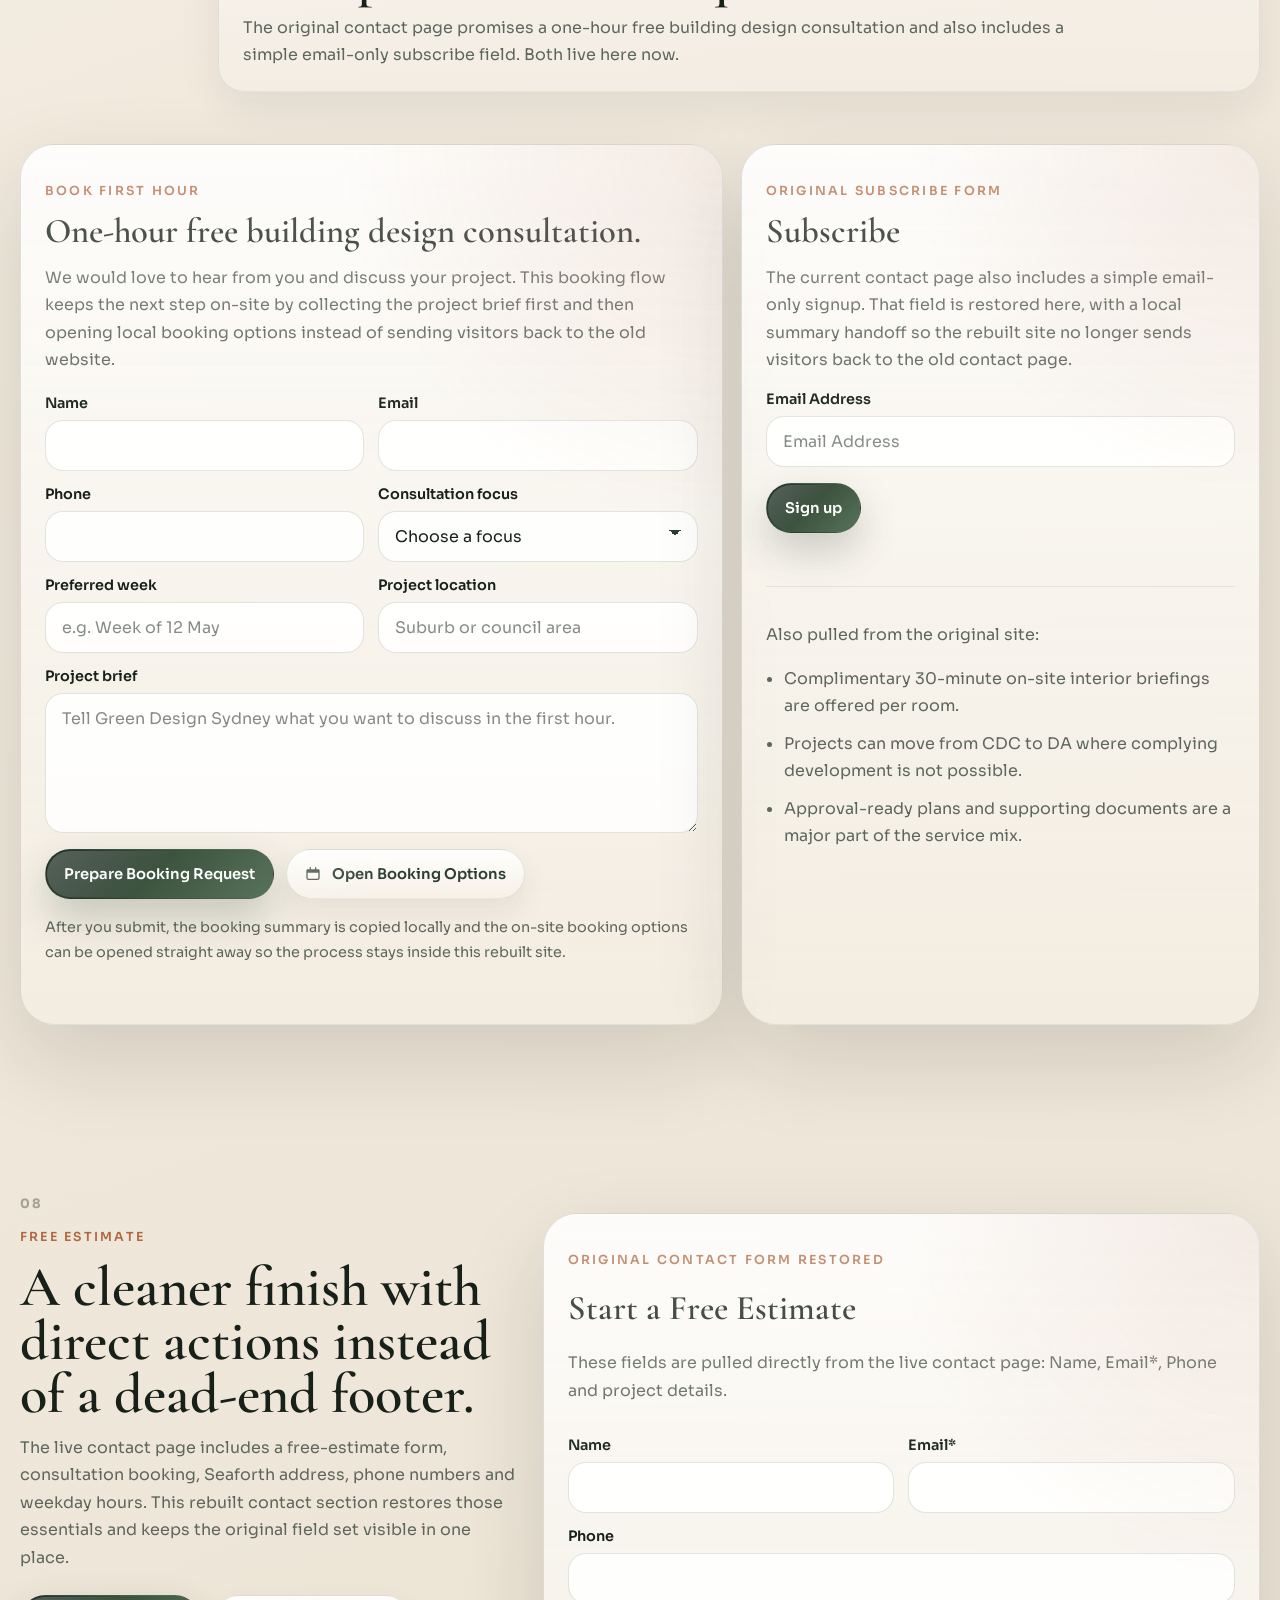
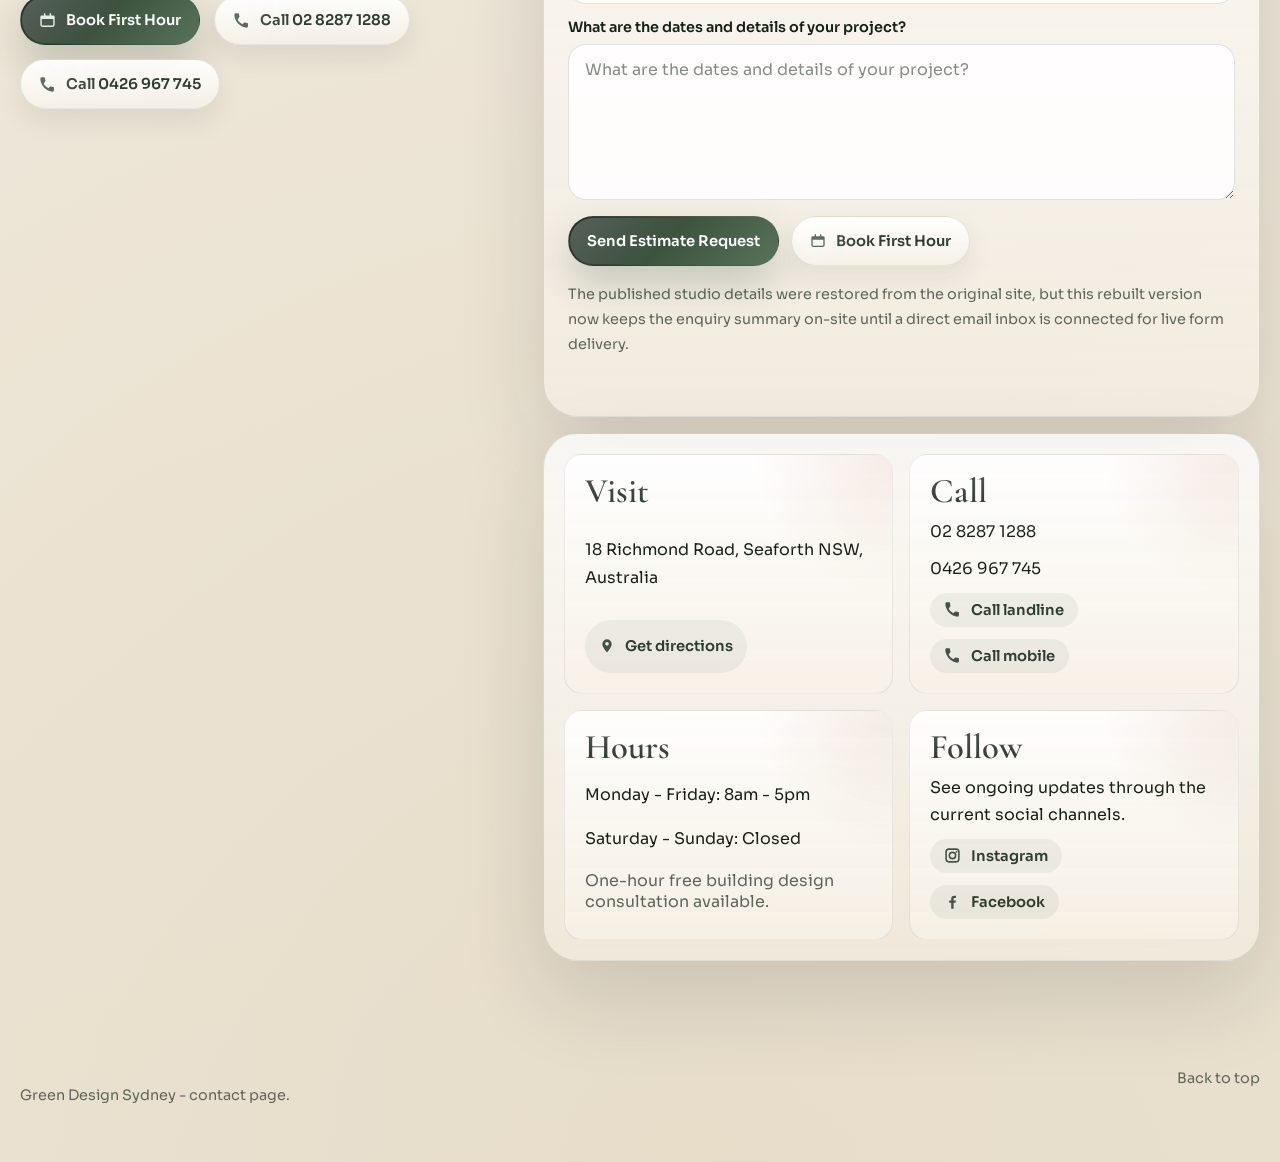
==== commit c87c3dd7: "Fix minor errors" ====
--- a/contact.html
+++ b/contact.html
@@ -156,9 +156,9 @@
               <p class="eyebrow">Book first hour</p>
               <h3>One-hour free building design consultation.</h3>
               <p>
-                We would love to hear from you and discuss your project. This rebuilt booking flow
-                captures the visitor's details first, then opens the live Green Design Sydney
-                booking calendar in a new tab.
+                We would love to hear from you and discuss your project. This booking flow keeps
+                the next step on-site by collecting the project brief first and then opening local
+                booking options instead of sending visitors back to the old website.
               </p>
               <form class="enquiry-form" data-enquiry-form="booking">
                 <div class="form-grid form-grid--two">
@@ -204,12 +204,13 @@
                 </div>
                 <div class="form-actions">
                   <button class="button button--primary" type="submit">Prepare Booking Request</button>
-                  <a class="button button--ghost" data-booking-url href="#">Open Live Calendar</a>
+                  <a class="button button--ghost" data-booking-sheet-toggle href="#booking-options">
+                    Open Booking Options
+                  </a>
                 </div>
                 <p class="form-note">
-                  After you submit, the enquiry email draft opens and the original booking calendar
-                  launches in a separate tab when a confirmed enquiry inbox is available. Until then,
-                  the booking summary is copied and the live calendar still opens.
+                  After you submit, the booking summary is copied locally and the on-site booking
+                  options can be opened straight away so the process stays inside this rebuilt site.
                 </p>
                 <p class="form-feedback" aria-live="polite"></p>
               </form>
@@ -220,8 +221,8 @@
               <h3>Subscribe</h3>
               <p>
                 The current contact page also includes a simple email-only signup. That field is
-                restored here, alongside the live contact handoff used when no public inbox is
-                published on the original site.
+                restored here, with a local summary handoff so the rebuilt site no longer sends
+                visitors back to the old contact page.
               </p>
               <form class="enquiry-form enquiry-form--compact" data-enquiry-form="subscribe">
                 <label class="field">
@@ -260,7 +261,8 @@
 
             <div class="contact-actions">
               <a class="button button--primary" href="#booking">Book First Hour</a>
-              <a class="button button--ghost" href="tel:+61282871288">Call Studio</a>
+              <a class="button button--ghost" href="tel:+61282871288">Call 02 8287 1288</a>
+              <a class="button button--ghost" href="tel:+61426967745">Call 0426 967 745</a>
             </div>
           </div>
 
@@ -302,9 +304,9 @@
                 <a class="button button--ghost" href="#booking">Book First Hour</a>
               </div>
               <p class="form-note">
-                The original site uses a hosted form with reCAPTCHA and does not publicly list a
-                direct email address. This redesigned static build prepares a structured enquiry
-                summary and hands visitors into the live original contact or booking flow instead.
+                The published studio details were restored from the original site, but this rebuilt
+                version now keeps the enquiry summary on-site until a direct email inbox is
+                connected for live form delivery.
               </p>
               <p class="form-feedback" aria-live="polite"></p>
             </form>
@@ -325,7 +327,10 @@
                 <h3>Call</h3>
                 <p>02 8287 1288</p>
                 <p>0426 967 745</p>
-                <a href="tel:+61426967745">Call mobile</a>
+                <div class="contact-card__actions">
+                  <a href="tel:+61282871288">Call landline</a>
+                  <a href="tel:+61426967745">Call mobile</a>
+                </div>
               </article>
               <article class="contact-card">
                 <h3>Hours</h3>
@@ -349,6 +354,29 @@
       </section>
     </main>
 
+    <dialog class="site-sheet" data-booking-sheet aria-labelledby="booking-sheet-title">
+      <div class="site-sheet__panel" id="booking-options">
+        <button class="site-sheet__close" type="button" aria-label="Close booking options" data-sheet-close>
+          Close
+        </button>
+        <p class="eyebrow">Book First Hour</p>
+        <h3 id="booking-sheet-title">Choose the best way to confirm your consultation.</h3>
+        <p>
+          Share your preferred week and project brief in the booking form, then use either studio
+          line below during business hours to confirm the most suitable time.
+        </p>
+        <div class="site-sheet__actions">
+          <a class="button button--primary" href="tel:+61282871288">Call 02 8287 1288</a>
+          <a class="button button--ghost" href="tel:+61426967745">Call 0426 967 745</a>
+        </div>
+        <ul class="site-sheet__list">
+          <li>Monday - Friday: 8am - 5pm</li>
+          <li>18 Richmond Road, Seaforth NSW, Australia</li>
+          <li>Use the booking form above first so your summary is ready while you call.</li>
+        </ul>
+      </div>
+    </dialog>
+
     <footer class="site-footer">
       <div class="wrap site-footer__inner">
         <p>Green Design Sydney - contact page.</p>
--- a/styles.css
+++ b/styles.css
@@ -2,6 +2,8 @@
   --bg: #f1ede3;
   --bg-soft: #e5e0d3;
   --surface: rgba(251, 249, 243, 0.88);
+  --surface-raised: rgba(255, 255, 255, 0.84);
+  --surface-mist: rgba(255, 255, 255, 0.58);
   --surface-strong: #faf7ef;
   --surface-dark: #20251f;
   --text: #172019;
@@ -13,12 +15,20 @@
   --clay: #af6840;
   --sand: #d5c3a3;
   --shadow: 0 30px 80px rgba(25, 31, 26, 0.12);
+  --shadow-lg: 0 34px 88px rgba(25, 31, 26, 0.14);
+  --shadow-hover: 0 42px 110px rgba(25, 31, 26, 0.18);
   --radius-xl: 34px;
   --radius-lg: 26px;
   --radius-md: 18px;
   --radius-sm: 12px;
   --wrap: min(1240px, calc(100% - 36px));
   --header-height: 92px;
+  --icon-calendar: url("data:image/svg+xml,%3Csvg xmlns='http://www.w3.org/2000/svg' viewBox='0 0 24 24'%3E%3Cpath fill='black' d='M7 2h2v3H7V2Zm8 0h2v3h-2V2ZM4 5h16a2 2 0 0 1 2 2v11a3 3 0 0 1-3 3H5a3 3 0 0 1-3-3V7a2 2 0 0 1 2-2Zm0 5v8a1 1 0 0 0 1 1h14a1 1 0 0 0 1-1v-8H4Z'/%3E%3C/svg%3E");
+  --icon-phone: url("data:image/svg+xml,%3Csvg xmlns='http://www.w3.org/2000/svg' viewBox='0 0 24 24'%3E%3Cpath fill='black' d='M6.62 10.79a15.46 15.46 0 0 0 6.59 6.59l2.2-2.2a1 1 0 0 1 1-.24 11.38 11.38 0 0 0 3.58.57 1 1 0 0 1 1 1V20a2 2 0 0 1-2 2C10.85 22 2 13.15 2 4a2 2 0 0 1 2-2h3.49a1 1 0 0 1 1 1 11.38 11.38 0 0 0 .57 3.58 1 1 0 0 1-.24 1Z'/%3E%3C/svg%3E");
+  --icon-map: url("data:image/svg+xml,%3Csvg xmlns='http://www.w3.org/2000/svg' viewBox='0 0 24 24'%3E%3Cpath fill='black' d='M12 2a7 7 0 0 1 7 7c0 4.64-5.14 10.52-6.37 11.87a.83.83 0 0 1-1.26 0C10.14 19.52 5 13.64 5 9a7 7 0 0 1 7-7Zm0 9.5A2.5 2.5 0 1 0 12 6a2.5 2.5 0 0 0 0 5.5Z'/%3E%3C/svg%3E");
+  --icon-instagram: url("data:image/svg+xml,%3Csvg xmlns='http://www.w3.org/2000/svg' viewBox='0 0 24 24'%3E%3Cpath fill='black' d='M7 2h10a5 5 0 0 1 5 5v10a5 5 0 0 1-5 5H7a5 5 0 0 1-5-5V7a5 5 0 0 1 5-5Zm0 2.2A2.8 2.8 0 0 0 4.2 7v10A2.8 2.8 0 0 0 7 19.8h10a2.8 2.8 0 0 0 2.8-2.8V7A2.8 2.8 0 0 0 17 4.2Zm5 2.3A5.5 5.5 0 1 1 6.5 12 5.51 5.51 0 0 1 12 6.5Zm0 2.2a3.3 3.3 0 1 0 3.3 3.3A3.31 3.31 0 0 0 12 8.7Zm5.6-2.85a1.2 1.2 0 1 1-1.2 1.2 1.2 1.2 0 0 1 1.2-1.2Z'/%3E%3C/svg%3E");
+  --icon-facebook: url("data:image/svg+xml,%3Csvg xmlns='http://www.w3.org/2000/svg' viewBox='0 0 24 24'%3E%3Cpath fill='black' d='M13.5 22v-8.2h2.77l.42-3.21H13.5V8.53c0-.93.26-1.56 1.59-1.56h1.7V4.1a22.66 22.66 0 0 0-2.48-.13c-2.45 0-4.13 1.5-4.13 4.24v2.36H7.4v3.21h2.78V22Z'/%3E%3C/svg%3E");
+  --icon-shield: url("data:image/svg+xml,%3Csvg xmlns='http://www.w3.org/2000/svg' viewBox='0 0 24 24'%3E%3Cpath fill='black' d='M12 2 4 5v6c0 5.25 3.4 10.16 8 11.8 4.6-1.64 8-6.55 8-11.8V5Zm3.53 7.78-4.28 4.28a1 1 0 0 1-1.42 0l-2.36-2.36 1.42-1.42 1.65 1.66 3.57-3.58Z'/%3E%3C/svg%3E");
 }
 
 *,
@@ -38,9 +48,10 @@
   color: var(--text);
   font-family: "Sora", sans-serif;
   background:
-    radial-gradient(circle at top left, rgba(175, 104, 64, 0.16), transparent 34%),
-    radial-gradient(circle at top right, rgba(76, 105, 80, 0.16), transparent 32%),
-    linear-gradient(160deg, #f6f1e7 0%, #efe8dc 48%, #ebe5d7 100%);
+    radial-gradient(circle at 10% 8%, rgba(175, 104, 64, 0.18), transparent 26%),
+    radial-gradient(circle at 88% 12%, rgba(76, 105, 80, 0.18), transparent 24%),
+    radial-gradient(circle at 54% 100%, rgba(213, 195, 163, 0.22), transparent 30%),
+    linear-gradient(160deg, #f8f3e9 0%, #f0e8db 44%, #ebe3d3 100%);
 }
 
 body.nav-open {
@@ -107,13 +118,24 @@
   top: 0;
   z-index: 30;
   backdrop-filter: blur(18px);
-  background: rgba(241, 237, 227, 0.72);
+  background: linear-gradient(180deg, rgba(248, 244, 236, 0.9), rgba(241, 237, 227, 0.76));
   border-bottom: 1px solid rgba(23, 32, 25, 0.08);
+  box-shadow: 0 18px 42px rgba(25, 31, 26, 0.08);
+}
+
+.site-header::after {
+  position: absolute;
+  right: 0;
+  bottom: 0;
+  left: 0;
+  height: 1px;
+  background: linear-gradient(90deg, transparent, rgba(23, 32, 25, 0.16), transparent);
+  content: "";
 }
 
 .site-header__inner {
   display: grid;
-  gap: 20px;
+  gap: 14px;
   align-items: center;
   min-height: var(--header-height);
   grid-template-columns: auto 1fr auto;
@@ -130,6 +152,12 @@
   width: 54px;
   height: 54px;
   object-fit: contain;
+  border-radius: 18px;
+  background: linear-gradient(180deg, rgba(255, 255, 255, 0.88), rgba(245, 239, 228, 0.76));
+  box-shadow:
+    inset 0 1px 0 rgba(255, 255, 255, 0.72),
+    0 16px 32px rgba(25, 31, 26, 0.12);
+  padding: 7px;
 }
 
 .brand__text {
@@ -152,40 +180,49 @@
 
 .site-nav {
   display: inline-flex;
-  flex-wrap: wrap;
-  gap: 12px 18px;
+  flex-wrap: nowrap;
+  gap: 8px 10px;
   justify-content: center;
+  min-width: 0;
 }
 
 .site-nav a {
   position: relative;
   color: var(--muted);
-  font-size: 0.92rem;
-  padding-bottom: 3px;
-  transition: color 180ms ease;
+  font-size: 0.89rem;
+  border-radius: 999px;
+  padding: 10px 12px;
+  white-space: nowrap;
+  transition:
+    color 180ms ease,
+    background 180ms ease,
+    box-shadow 180ms ease;
 }
 
 .site-nav a::after {
   position: absolute;
-  right: 0;
-  bottom: 0;
-  left: 0;
+  inset: auto 14px 7px;
   height: 1px;
-  background: currentColor;
-  transform: scaleX(0);
-  transform-origin: left;
-  transition: transform 180ms ease;
+  background: linear-gradient(90deg, transparent, currentColor, transparent);
+  transform: scaleX(0.6);
+  opacity: 0;
+  transition:
+    transform 180ms ease,
+    opacity 180ms ease;
   content: "";
 }
 
 .site-nav a:hover,
 .site-nav a.is-current {
   color: var(--text);
+  background: rgba(255, 255, 255, 0.72);
+  box-shadow: 0 12px 28px rgba(25, 31, 26, 0.08);
 }
 
 .site-nav a:hover::after,
 .site-nav a.is-current::after {
   transform: scaleX(1);
+  opacity: 1;
 }
 
 .menu-toggle {
@@ -201,32 +238,62 @@
   display: inline-flex;
   align-items: center;
   justify-content: center;
+  gap: 10px;
   min-height: 50px;
+  position: relative;
   border-radius: 999px;
   border: 1px solid transparent;
   padding: 12px 18px;
   font-size: 0.92rem;
   font-weight: 600;
+  overflow: hidden;
   transition:
     transform 180ms ease,
     box-shadow 180ms ease,
     background 180ms ease,
-    border-color 180ms ease;
+    border-color 180ms ease,
+    color 180ms ease;
+}
+
+.button::after {
+  position: absolute;
+  inset: 1px;
+  border-radius: inherit;
+  background: linear-gradient(135deg, rgba(255, 255, 255, 0.24), transparent 48%);
+  pointer-events: none;
+  content: "";
 }
 
 .button:hover {
-  transform: translateY(-1px);
+  transform: translateY(-2px);
+}
+
+.button:focus-visible {
+  outline: none;
+  box-shadow:
+    0 0 0 4px rgba(76, 105, 80, 0.16),
+    0 18px 42px rgba(25, 31, 26, 0.16);
 }
 
 .button--primary {
   color: #fff;
-  background: linear-gradient(135deg, var(--forest), var(--olive));
-  box-shadow: 0 16px 36px rgba(44, 61, 49, 0.22);
+  background: linear-gradient(135deg, #223027 0%, #3f5641 52%, #58735b 100%);
+  box-shadow: 0 18px 40px rgba(44, 61, 49, 0.24);
 }
 
 .button--ghost {
-  border-color: var(--line);
-  background: rgba(255, 255, 255, 0.68);
+  color: var(--forest);
+  border-color: rgba(23, 32, 25, 0.1);
+  background: linear-gradient(180deg, rgba(255, 255, 255, 0.92), rgba(246, 241, 231, 0.82));
+  box-shadow: 0 12px 28px rgba(25, 31, 26, 0.08);
+}
+
+.button--ghost:hover {
+  border-color: rgba(175, 104, 64, 0.24);
+}
+
+.site-header__cta {
+  white-space: nowrap;
 }
 
 .eyebrow,
@@ -301,13 +368,76 @@
 .practice-gallery__card {
   border: 1px solid var(--line);
   border-radius: var(--radius-xl);
-  background: var(--surface);
-  box-shadow: var(--shadow);
+  background: linear-gradient(180deg, var(--surface-raised), rgba(246, 240, 228, 0.7));
+  box-shadow: var(--shadow-lg);
   backdrop-filter: blur(14px);
 }
 
+.hero__copy,
+.hero__visual,
+.portal-card,
+.project-card__button,
+.service-card,
+.resource-panel,
+.contact-form,
+.contact-card,
+.metric-card,
+.practice-gallery__card,
+.archive-index,
+.approval-panel,
+.resource-highlight,
+.faq-item {
+  position: relative;
+  overflow: hidden;
+  transition:
+    transform 220ms ease,
+    box-shadow 220ms ease,
+    border-color 220ms ease,
+    background 220ms ease;
+}
+
+.hero__copy::before,
+.hero__visual::before,
+.portal-card::before,
+.project-card__button::before,
+.service-card::before,
+.resource-panel::before,
+.contact-form::before,
+.contact-card::before,
+.metric-card::before,
+.practice-gallery__card::before,
+.archive-index::before,
+.approval-panel::before,
+.resource-highlight::before,
+.faq-item::before {
+  position: absolute;
+  inset: 0;
+  background:
+    radial-gradient(circle at top right, rgba(175, 104, 64, 0.12), transparent 34%),
+    linear-gradient(180deg, rgba(255, 255, 255, 0.32), transparent 34%);
+  pointer-events: none;
+  content: "";
+}
+
+.portal-card:hover,
+.project-card__button:hover,
+.service-card:hover,
+.resource-panel:hover,
+.contact-form:hover,
+.contact-card:hover,
+.metric-card:hover,
+.practice-gallery__card:hover,
+.archive-index:hover,
+.approval-panel:hover,
+.resource-highlight:hover,
+.faq-item:hover {
+  transform: translateY(-4px);
+  border-color: rgba(23, 32, 25, 0.16);
+  box-shadow: var(--shadow-hover);
+}
+
 .hero__copy {
-  padding: 38px;
+  padding: 42px;
 }
 
 .hero__lede {
@@ -318,13 +448,15 @@
 }
 
 .hero__title {
-  font-size: clamp(2.6rem, 5.2vw, 4.8rem);
-  max-width: 11ch;
+  font-size: clamp(2.2rem, 3.45vw, 3.25rem);
+  max-width: 100%;
 }
 
 .hero__title-line,
 .hero__title-rest {
   display: block;
+  max-width: none;
+  white-space: nowrap;
 }
 
 .hero__title-line {
@@ -348,7 +480,7 @@
 .metric-card {
   min-height: 100%;
   border-radius: var(--radius-md);
-  background: rgba(255, 255, 255, 0.72);
+  background: linear-gradient(180deg, rgba(255, 255, 255, 0.78), rgba(247, 241, 231, 0.68));
   border: 1px solid rgba(23, 32, 25, 0.08);
   padding: 18px;
 }
@@ -378,12 +510,15 @@
   min-height: 100%;
   border: 1px solid var(--line);
   border-radius: var(--radius-xl);
-  background: var(--surface);
-  box-shadow: var(--shadow);
-  padding: 24px;
+  background: linear-gradient(180deg, rgba(255, 255, 255, 0.84), rgba(245, 239, 228, 0.72));
+  box-shadow: var(--shadow-lg);
+  padding: 28px;
 }
 
 .portal-card__index {
+  display: inline-flex;
+  align-items: center;
+  gap: 10px;
   color: rgba(23, 32, 25, 0.35);
   font-size: 0.8rem;
   font-weight: 700;
@@ -391,6 +526,13 @@
   text-transform: uppercase;
 }
 
+.portal-card__index::before {
+  width: 34px;
+  height: 1px;
+  background: linear-gradient(90deg, var(--clay), transparent);
+  content: "";
+}
+
 .portal-card p {
   margin: 0;
   color: var(--muted);
@@ -426,7 +568,9 @@
   display: grid;
   gap: 12px;
   padding: 28px;
-  background: linear-gradient(180deg, rgba(250, 247, 239, 0.9), rgba(233, 226, 212, 0.78));
+  background:
+    linear-gradient(180deg, rgba(255, 252, 246, 0.92), rgba(237, 227, 208, 0.84)),
+    radial-gradient(circle at top right, rgba(175, 104, 64, 0.16), transparent 38%);
   border-top: 1px solid rgba(23, 32, 25, 0.08);
 }
 
@@ -458,7 +602,7 @@
 .ticker {
   overflow: hidden;
   border-block: 1px solid rgba(23, 32, 25, 0.08);
-  background: rgba(255, 255, 255, 0.5);
+  background: linear-gradient(90deg, rgba(255, 255, 255, 0.7), rgba(248, 244, 236, 0.48));
 }
 
 .ticker__track {
@@ -490,6 +634,14 @@
   align-items: start;
   margin-bottom: 28px;
   grid-template-columns: minmax(120px, 180px) minmax(0, 1fr);
+}
+
+.section-heading__content {
+  padding: 22px 24px;
+  border: 1px solid rgba(23, 32, 25, 0.08);
+  border-radius: var(--radius-lg);
+  background: linear-gradient(180deg, rgba(255, 255, 255, 0.46), rgba(255, 255, 255, 0.2));
+  box-shadow: 0 20px 44px rgba(25, 31, 26, 0.07);
 }
 
 .section-heading__content p,
@@ -631,8 +783,9 @@
   position: absolute;
   inset: 0;
   background:
-    linear-gradient(125deg, rgba(23, 32, 25, 0.98), rgba(46, 61, 50, 0.95)),
-    radial-gradient(circle at top right, rgba(175, 104, 64, 0.32), transparent 35%);
+    linear-gradient(125deg, rgba(18, 25, 20, 0.98), rgba(43, 57, 47, 0.96)),
+    radial-gradient(circle at top right, rgba(175, 104, 64, 0.34), transparent 32%),
+    radial-gradient(circle at bottom left, rgba(213, 195, 163, 0.12), transparent 28%);
   content: "";
 }
 
@@ -663,6 +816,7 @@
   margin-top: 18px;
   border-color: rgba(239, 243, 238, 0.22);
   background: rgba(255, 255, 255, 0.06);
+  color: #eff3ee;
 }
 
 .luxury-panels {
@@ -951,8 +1105,8 @@
 .contact-form {
   border: 1px solid var(--line);
   border-radius: var(--radius-xl);
-  background: var(--surface);
-  box-shadow: var(--shadow);
+  background: linear-gradient(180deg, rgba(255, 255, 255, 0.82), rgba(245, 239, 228, 0.7));
+  box-shadow: var(--shadow-lg);
   padding: 24px;
 }
 
@@ -1139,6 +1293,7 @@
   display: grid;
   gap: 16px;
   padding: 20px;
+  background: linear-gradient(180deg, rgba(255, 255, 255, 0.78), rgba(243, 236, 224, 0.7));
   grid-template-columns: repeat(2, minmax(0, 1fr));
 }
 
@@ -1147,7 +1302,7 @@
   gap: 10px;
   min-height: 100%;
   border-radius: var(--radius-md);
-  background: rgba(255, 255, 255, 0.76);
+  background: linear-gradient(180deg, rgba(255, 255, 255, 0.84), rgba(247, 241, 231, 0.72));
   border: 1px solid rgba(23, 32, 25, 0.08);
   padding: 20px;
 }
@@ -1161,6 +1316,227 @@
   color: var(--forest);
   font-size: 0.92rem;
   font-weight: 600;
+  display: inline-flex;
+  align-items: center;
+  gap: 10px;
+  width: fit-content;
+  padding: 8px 14px;
+  border-radius: 999px;
+  background: rgba(76, 105, 80, 0.08);
+  transition:
+    transform 180ms ease,
+    background 180ms ease,
+    color 180ms ease;
+}
+
+.contact-card a:hover {
+  background: rgba(76, 105, 80, 0.14);
+  transform: translateX(2px);
+}
+
+.contact-card a + a {
+  margin-top: 2px;
+}
+
+:where(.site-header__cta, a[href$="#booking"], [data-booking-sheet-toggle], a[href^="tel:"], a[href*="google.com/maps"], a[href*="instagram.com"], a[href*="facebook.com"]) {
+  align-items: center;
+  gap: 10px;
+}
+
+a[href$="#booking"],
+[data-booking-sheet-toggle],
+.site-header__cta {
+  --icon: var(--icon-calendar);
+}
+
+a[href^="tel:"] {
+  --icon: var(--icon-phone);
+}
+
+a[href*="google.com/maps"] {
+  --icon: var(--icon-map);
+}
+
+a[href*="instagram.com"] {
+  --icon: var(--icon-instagram);
+}
+
+a[href*="facebook.com"] {
+  --icon: var(--icon-facebook);
+}
+
+:where(.site-header__cta, a[href$="#booking"], [data-booking-sheet-toggle], a[href^="tel:"], a[href*="google.com/maps"], a[href*="instagram.com"], a[href*="facebook.com"])::before {
+  width: 1.05rem;
+  height: 1.05rem;
+  flex: 0 0 1.05rem;
+  background: currentColor;
+  opacity: 0.88;
+  -webkit-mask: var(--icon) center / contain no-repeat;
+  mask: var(--icon) center / contain no-repeat;
+  content: "";
+}
+
+.contact-card__actions {
+  display: grid;
+  gap: 10px;
+}
+
+.site-sheet {
+  width: min(560px, calc(100% - 24px));
+  border: 0;
+  padding: 0;
+  background: transparent;
+}
+
+.site-sheet::backdrop {
+  background: rgba(23, 32, 25, 0.48);
+  backdrop-filter: blur(6px);
+}
+
+.site-sheet__panel {
+  position: relative;
+  display: grid;
+  gap: 16px;
+  overflow: hidden;
+  border: 1px solid rgba(23, 32, 25, 0.08);
+  border-radius: var(--radius-xl);
+  background: linear-gradient(180deg, rgba(255, 255, 255, 0.94), rgba(245, 239, 228, 0.88));
+  box-shadow: var(--shadow-hover);
+  padding: 28px;
+}
+
+.site-sheet__close {
+  justify-self: end;
+  border: 1px solid rgba(23, 32, 25, 0.1);
+  border-radius: 999px;
+  background: rgba(255, 255, 255, 0.82);
+  color: var(--text);
+  cursor: pointer;
+  padding: 9px 14px;
+}
+
+.site-sheet__panel p {
+  margin: 0;
+  color: var(--muted);
+}
+
+.site-sheet__actions {
+  display: flex;
+  flex-wrap: wrap;
+  gap: 12px;
+}
+
+.site-sheet__list,
+.trust-widget__list {
+  display: grid;
+  gap: 12px;
+  padding: 0;
+  margin: 0;
+  list-style: none;
+}
+
+.site-sheet__list li,
+.trust-widget__list li {
+  position: relative;
+  padding-left: 18px;
+  color: var(--muted);
+}
+
+.site-sheet__list li::before,
+.trust-widget__list li::before {
+  position: absolute;
+  left: 0;
+  color: var(--clay);
+  content: "+";
+}
+
+.trust-widget {
+  position: fixed;
+  left: 18px;
+  bottom: 18px;
+  z-index: 45;
+  max-width: min(360px, calc(100vw - 36px));
+}
+
+.trust-widget__toggle {
+  display: inline-flex;
+  align-items: center;
+  gap: 12px;
+  border: 1px solid rgba(23, 32, 25, 0.1);
+  border-radius: 18px;
+  background: linear-gradient(180deg, rgba(255, 255, 255, 0.94), rgba(245, 239, 228, 0.9));
+  box-shadow: 0 18px 40px rgba(25, 31, 26, 0.16);
+  color: var(--text);
+  cursor: pointer;
+  padding: 12px 14px;
+}
+
+.trust-widget__icon {
+  width: 2.5rem;
+  height: 2.5rem;
+  flex: 0 0 2.5rem;
+  border-radius: 14px;
+  background:
+    linear-gradient(135deg, rgba(76, 105, 80, 0.16), rgba(76, 105, 80, 0.08)),
+    #fff;
+  box-shadow: inset 0 0 0 1px rgba(76, 105, 80, 0.08);
+}
+
+.trust-widget__icon::before {
+  display: block;
+  width: 100%;
+  height: 100%;
+  background: var(--forest);
+  opacity: 0.92;
+  -webkit-mask: var(--icon-shield) center / 1.2rem no-repeat;
+  mask: var(--icon-shield) center / 1.2rem no-repeat;
+  content: "";
+}
+
+.trust-widget__copy {
+  display: grid;
+  gap: 2px;
+  text-align: left;
+}
+
+.trust-widget__copy strong {
+  font-size: 0.92rem;
+}
+
+.trust-widget__copy small {
+  color: var(--muted);
+  font-size: 0.76rem;
+}
+
+.trust-widget__panel {
+  display: grid;
+  gap: 14px;
+  margin-top: 10px;
+  max-height: min(72vh, 540px);
+  overflow: auto;
+  border: 1px solid rgba(23, 32, 25, 0.1);
+  border-radius: 24px;
+  background: linear-gradient(180deg, rgba(255, 255, 255, 0.98), rgba(245, 239, 228, 0.94));
+  box-shadow: var(--shadow-hover);
+  padding: 20px;
+}
+
+.trust-widget__panel[hidden] {
+  display: none;
+}
+
+.trust-widget__panel p {
+  margin: 0;
+  color: var(--muted);
+}
+
+.trust-widget__close {
+  justify-self: end;
+  border: 0;
+  background: transparent;
+  color: var(--muted);
+  cursor: pointer;
+  padding: 0;
 }
 
 .luxury-card--form .enquiry-form {
@@ -1298,6 +1674,35 @@
 
   to {
     transform: translateX(-50%);
+  }
+}
+
+@media (max-width: 1180px) {
+  .site-header__inner {
+    gap: 10px;
+  }
+
+  .brand {
+    gap: 10px;
+  }
+
+  .brand__text span {
+    display: none;
+  }
+
+  .site-nav {
+    gap: 4px;
+  }
+
+  .site-nav a {
+    font-size: 0.82rem;
+    padding: 10px 9px;
+  }
+
+  .site-header__cta {
+    min-height: 46px;
+    padding: 11px 14px;
+    font-size: 0.84rem;
   }
 }
 
@@ -1410,7 +1815,7 @@
 
 @media (max-width: 640px) {
   :root {
-    --wrap: min(100% - 20px, 100%);
+    --wrap: calc(100% - 20px);
   }
 
   .section {
@@ -1428,18 +1833,30 @@
     padding: 20px;
   }
 
+  .hero__actions .button,
+  .contact-actions .button,
+  .form-actions .button,
+  .form-actions a.button {
+    width: 100%;
+  }
+
   .hero__metrics {
     grid-template-columns: 1fr;
   }
 
   .hero__title {
-    font-size: clamp(2rem, 10vw, 2.8rem);
+    font-size: clamp(1.28rem, 5.35vw, 1.62rem);
     max-width: 100%;
     line-height: 1.02;
   }
 
   .hero__title-line {
-    white-space: normal;
+    white-space: nowrap;
+  }
+
+  .hero__title-rest {
+    max-width: none;
+    white-space: nowrap;
   }
 
   .hero__lede {
@@ -1460,6 +1877,26 @@
     display: none;
   }
 
+  .section-heading__content {
+    padding: 18px;
+  }
+
+  .site-sheet__panel,
+  .trust-widget__panel {
+    padding: 18px;
+  }
+
+  .site-sheet__actions {
+    flex-direction: column;
+  }
+
+  .trust-widget {
+    left: 10px;
+    right: 10px;
+    bottom: 10px;
+    max-width: none;
+  }
+
   .site-footer__inner {
     flex-direction: column;
   }
